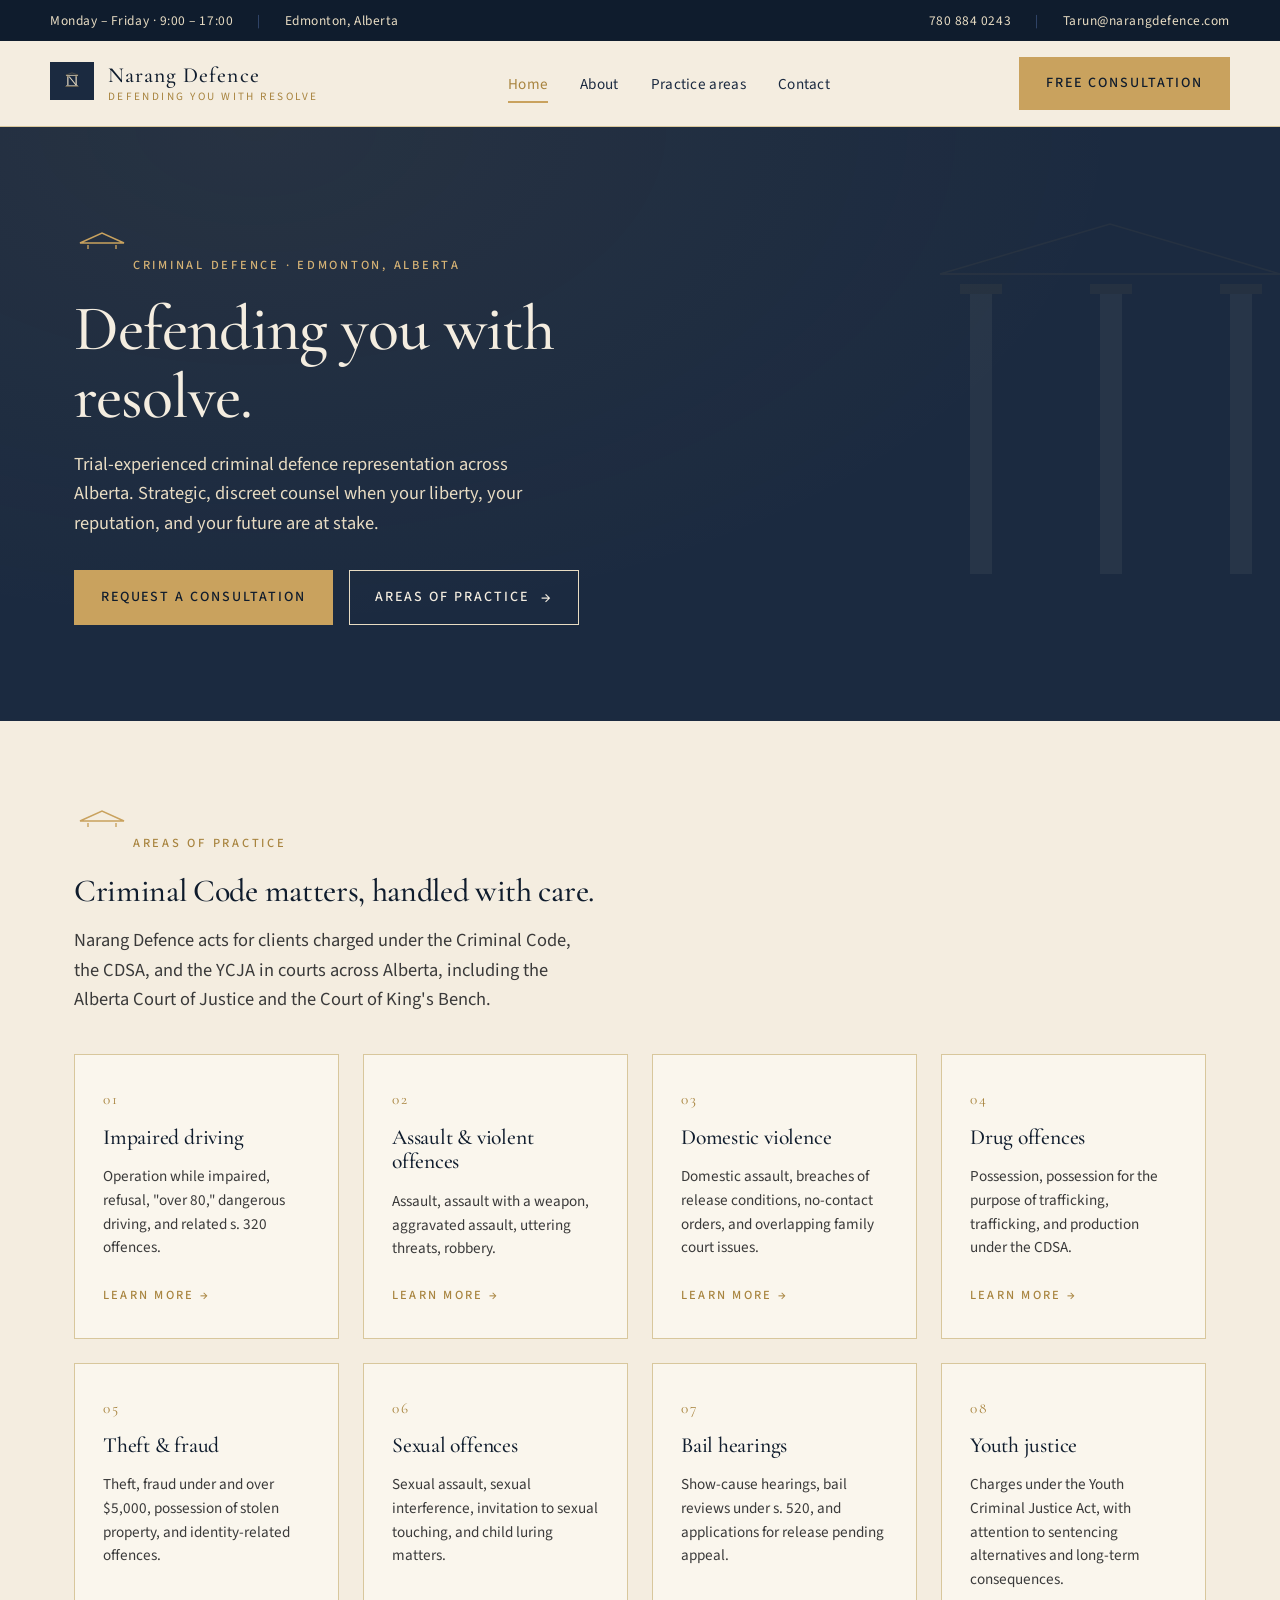
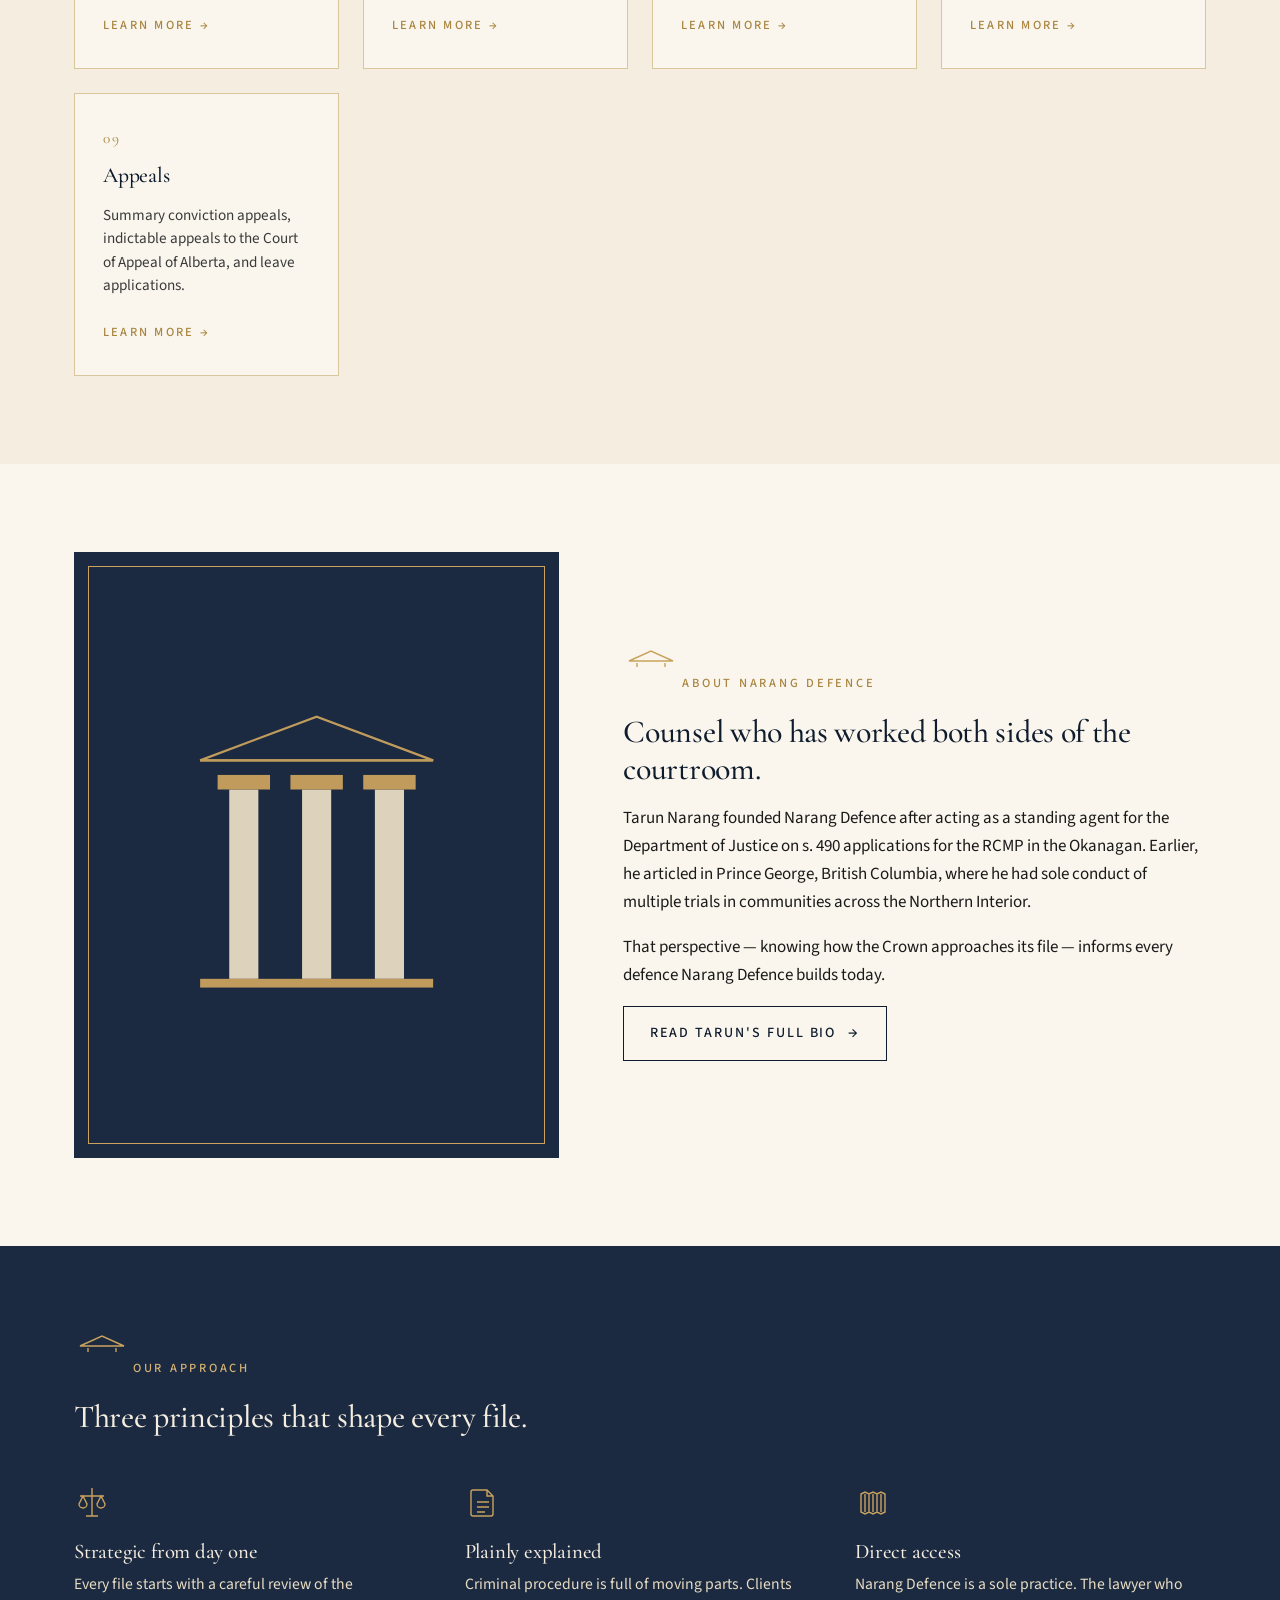
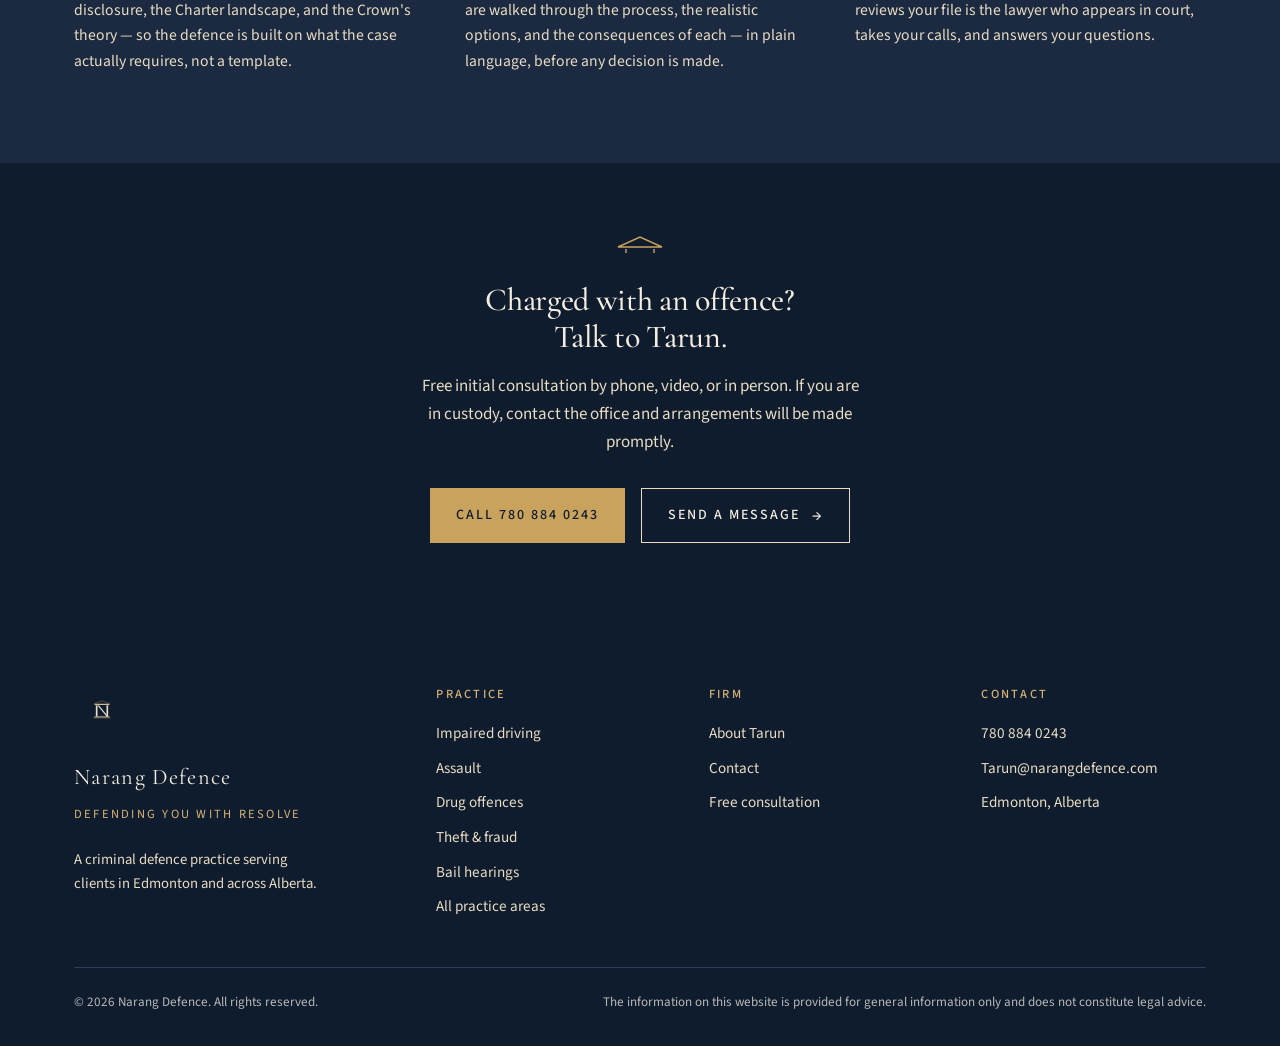
==== index.html @ 57f2531a "Add files via upload" ====
<!DOCTYPE html>
<html lang="en">
<head>
  <meta charset="UTF-8">
  <meta name="viewport" content="width=device-width, initial-scale=1.0">
  <title>Narang Defence — Criminal Defence Lawyer in Edmonton, Alberta</title>
  <meta name="description" content="Narang Defence is a criminal defence law firm in Edmonton, Alberta. Trial-experienced representation for impaired driving, assault, drug, and other Criminal Code matters across Alberta.">

  <link rel="preconnect" href="https://fonts.googleapis.com">
  <link rel="preconnect" href="https://fonts.gstatic.com" crossorigin>
  <link href="https://fonts.googleapis.com/css2?family=Cormorant+Garamond:wght@400;500;600&family=Source+Sans+3:wght@300;400;500;600&display=swap" rel="stylesheet">
  <link rel="stylesheet" href="styles.css">
  <link rel="icon" type="image/svg+xml" href="logo.svg">
</head>
<body>

  <!-- Utility bar -->
  <div class="utility-bar">
    <div class="container utility-bar__inner">
      <div class="utility-bar__group utility-bar__hours">
        <span>Monday – Friday · 9:00 – 17:00</span>
        <span class="utility-bar__sep">|</span>
        <span>Edmonton, Alberta</span>
      </div>
      <div class="utility-bar__group">
        <a href="tel:+17808840243" aria-label="Call Narang Defence">780 884 0243</a>
        <span class="utility-bar__sep">|</span>
        <a href="mailto:Tarun@narangdefence.com">Tarun@narangdefence.com</a>
      </div>
    </div>
  </div>

  <!-- Header / nav -->
  <header class="site-header">
    <div class="container nav">
      <a href="index.html" class="nav__brand" aria-label="Narang Defence — home">
        <span class="nav__brand-mark" aria-hidden="true">
          <svg viewBox="0 0 600 520" xmlns="http://www.w3.org/2000/svg">
            <rect width="600" height="520" fill="#1b2a40"/>
            <g transform="translate(300,260)">
              <polygon points="-84,-82 0,-112 84,-82" fill="none" stroke="#c9a25e" stroke-width="3.5"/>
              <rect x="-80" y="-78" width="160" height="9" fill="#e8dcc3"/>
              <rect x="-66" y="-62" width="18" height="118" fill="#e8dcc3"/>
              <line x1="-60" y1="-58" x2="-60" y2="52" stroke="#1b2a40" stroke-width="1.5"/>
              <line x1="-54" y1="-58" x2="-54" y2="52" stroke="#1b2a40" stroke-width="1.5"/>
              <rect x="48" y="-62" width="18" height="118" fill="#e8dcc3"/>
              <line x1="54" y1="-58" x2="54" y2="52" stroke="#1b2a40" stroke-width="1.5"/>
              <line x1="60" y1="-58" x2="60" y2="52" stroke="#1b2a40" stroke-width="1.5"/>
              <polygon points="-48,-62 -31,-62 66,56 49,56" fill="#e8dcc3"/>
              <rect x="-70" y="-69" width="26" height="7" fill="#c9a25e"/>
              <rect x="44" y="-69" width="26" height="7" fill="#c9a25e"/>
              <rect x="-80" y="56" width="160" height="8" fill="#e8dcc3"/>
              <rect x="-90" y="68" width="180" height="6" fill="#c9a25e"/>
            </g>
          </svg>
        </span>
        <span class="nav__brand-text">
          <span class="nav__brand-name">Narang Defence</span>
          <span class="nav__brand-tag">Defending you with resolve</span>
        </span>
      </a>

      <button class="nav-toggle" aria-label="Open menu" aria-expanded="false" aria-controls="primary-nav">
        <svg viewBox="0 0 24 24" fill="none" stroke="currentColor" stroke-width="1.5">
          <line x1="3" y1="7" x2="21" y2="7"/>
          <line x1="3" y1="12" x2="21" y2="12"/>
          <line x1="3" y1="17" x2="21" y2="17"/>
        </svg>
      </button>

      <ul class="nav__menu" id="primary-nav">
        <li><a href="index.html" aria-current="page">Home</a></li>
        <li><a href="about.html">About</a></li>
        <li><a href="practice-areas.html">Practice areas</a></li>
        <li><a href="contact.html">Contact</a></li>
      </ul>

      <div class="nav__cta">
        <a href="contact.html" class="btn btn-primary">Free consultation</a>
      </div>
    </div>
  </header>

  <!-- Hero -->
  <section class="hero">
    <!-- Subtle decorative columns echoing the logo -->
    <div class="hero__columns" aria-hidden="true">
      <svg viewBox="0 0 420 460" xmlns="http://www.w3.org/2000/svg">
        <g stroke="#c9a25e" stroke-width="1.5" fill="none">
          <polygon points="40,80 210,30 380,80"/>
          <line x1="40" y1="80" x2="380" y2="80"/>
        </g>
        <g fill="#e8dcc3">
          <rect x="70" y="100" width="22" height="280"/>
          <rect x="200" y="100" width="22" height="280"/>
          <rect x="330" y="100" width="22" height="280"/>
        </g>
        <g fill="#c9a25e">
          <rect x="60" y="90" width="42" height="10"/>
          <rect x="190" y="90" width="42" height="10"/>
          <rect x="320" y="90" width="42" height="10"/>
        </g>
      </svg>
    </div>

    <div class="container hero__inner">
      <span class="pediment" aria-hidden="true">
        <svg viewBox="0 0 56 18" fill="none" stroke="#c9a25e" stroke-width="1.4">
          <polygon points="6,12 28,2 50,12"/>
          <line x1="14" y1="14" x2="14" y2="18"/>
          <line x1="42" y1="14" x2="42" y2="18"/>
        </svg>
      </span>
      <span class="eyebrow on-dark">Criminal defence · Edmonton, Alberta</span>
      <h1 class="h-display">Defending you with resolve.</h1>
      <p class="lead">Trial-experienced criminal defence representation across Alberta. Strategic, discreet counsel when your liberty, your reputation, and your future are at stake.</p>
      <div class="hero__cta">
        <a href="contact.html" class="btn btn-primary">Request a consultation</a>
        <a href="practice-areas.html" class="btn btn-outline btn-arrow">Areas of practice</a>
      </div>
    </div>
  </section>

  <!-- Practice areas -->
  <section class="section section--cream-deep">
    <div class="container">
      <div class="reveal">
        <span class="pediment" aria-hidden="true">
          <svg viewBox="0 0 56 18" fill="none" stroke="#c9a25e" stroke-width="1.4">
            <polygon points="6,12 28,2 50,12"/>
            <line x1="14" y1="14" x2="14" y2="18"/>
            <line x1="42" y1="14" x2="42" y2="18"/>
          </svg>
        </span>
        <span class="eyebrow">Areas of practice</span>
        <h2>Criminal Code matters, handled with care.</h2>
        <p class="lead">Narang Defence acts for clients charged under the Criminal Code, the CDSA, and the YCJA in courts across Alberta, including the Alberta Court of Justice and the Court of King's Bench.</p>
      </div>

      <div class="practice-grid">
        <a href="practice-areas.html#impaired" class="practice-card reveal">
          <span class="practice-card__number">01</span>
          <h3>Impaired driving</h3>
          <p>Operation while impaired, refusal, "over 80," dangerous driving, and related s. 320 offences.</p>
          <span class="practice-card__link">Learn more →</span>
        </a>
        <a href="practice-areas.html#assault" class="practice-card reveal">
          <span class="practice-card__number">02</span>
          <h3>Assault &amp; violent offences</h3>
          <p>Assault, assault with a weapon, aggravated assault, uttering threats, robbery.</p>
          <span class="practice-card__link">Learn more →</span>
        </a>
        <a href="practice-areas.html#domestic" class="practice-card reveal">
          <span class="practice-card__number">03</span>
          <h3>Domestic violence</h3>
          <p>Domestic assault, breaches of release conditions, no-contact orders, and overlapping family court issues.</p>
          <span class="practice-card__link">Learn more →</span>
        </a>
        <a href="practice-areas.html#drug" class="practice-card reveal">
          <span class="practice-card__number">04</span>
          <h3>Drug offences</h3>
          <p>Possession, possession for the purpose of trafficking, trafficking, and production under the CDSA.</p>
          <span class="practice-card__link">Learn more →</span>
        </a>
        <a href="practice-areas.html#fraud" class="practice-card reveal">
          <span class="practice-card__number">05</span>
          <h3>Theft &amp; fraud</h3>
          <p>Theft, fraud under and over $5,000, possession of stolen property, and identity-related offences.</p>
          <span class="practice-card__link">Learn more →</span>
        </a>
        <a href="practice-areas.html#sexual" class="practice-card reveal">
          <span class="practice-card__number">06</span>
          <h3>Sexual offences</h3>
          <p>Sexual assault, sexual interference, invitation to sexual touching, and child luring matters.</p>
          <span class="practice-card__link">Learn more →</span>
        </a>
        <a href="practice-areas.html#bail" class="practice-card reveal">
          <span class="practice-card__number">07</span>
          <h3>Bail hearings</h3>
          <p>Show-cause hearings, bail reviews under s. 520, and applications for release pending appeal.</p>
          <span class="practice-card__link">Learn more →</span>
        </a>
        <a href="practice-areas.html#youth" class="practice-card reveal">
          <span class="practice-card__number">08</span>
          <h3>Youth justice</h3>
          <p>Charges under the Youth Criminal Justice Act, with attention to sentencing alternatives and long-term consequences.</p>
          <span class="practice-card__link">Learn more →</span>
        </a>
        <a href="practice-areas.html#appeals" class="practice-card reveal">
          <span class="practice-card__number">09</span>
          <h3>Appeals</h3>
          <p>Summary conviction appeals, indictable appeals to the Court of Appeal of Alberta, and leave applications.</p>
          <span class="practice-card__link">Learn more →</span>
        </a>
      </div>
    </div>
  </section>

  <!-- About preview -->
  <section class="section section--cream">
    <div class="container">
      <div class="split reveal">
        <div class="split__visual" aria-hidden="true">
          <!-- Decorative pillars motif; replace with portrait later -->
          <svg viewBox="0 0 200 250" xmlns="http://www.w3.org/2000/svg">
            <g stroke="#c9a25e" stroke-width="1.5" fill="none">
              <polygon points="20,60 100,30 180,60"/>
              <line x1="20" y1="60" x2="180" y2="60"/>
            </g>
            <g fill="#e8dcc3">
              <rect x="40" y="80" width="20" height="130"/>
              <rect x="90" y="80" width="20" height="130"/>
              <rect x="140" y="80" width="20" height="130"/>
            </g>
            <g fill="#c9a25e">
              <rect x="32" y="70" width="36" height="10"/>
              <rect x="82" y="70" width="36" height="10"/>
              <rect x="132" y="70" width="36" height="10"/>
              <rect x="20" y="210" width="160" height="6"/>
            </g>
          </svg>
        </div>
        <div class="split__content">
          <span class="pediment" aria-hidden="true">
            <svg viewBox="0 0 56 18" fill="none" stroke="#c9a25e" stroke-width="1.4">
              <polygon points="6,12 28,2 50,12"/>
              <line x1="14" y1="14" x2="14" y2="18"/>
              <line x1="42" y1="14" x2="42" y2="18"/>
            </svg>
          </span>
          <span class="eyebrow">About Narang Defence</span>
          <h2>Counsel who has worked both sides of the courtroom.</h2>
          <p>Tarun Narang founded Narang Defence after acting as a standing agent for the Department of Justice on s. 490 applications for the RCMP in the Okanagan. Earlier, he articled in Prince George, British Columbia, where he had sole conduct of multiple trials in communities across the Northern Interior.</p>
          <p>That perspective — knowing how the Crown approaches its file — informs every defence Narang Defence builds today.</p>
          <a href="about.html" class="btn btn-outline-navy btn-arrow">Read Tarun's full bio</a>
        </div>
      </div>
    </div>
  </section>

  <!-- Approach / why us -->
  <section class="section section--navy">
    <div class="container">
      <div class="reveal" style="max-width: 60ch;">
        <span class="pediment" aria-hidden="true">
          <svg viewBox="0 0 56 18" fill="none" stroke="#c9a25e" stroke-width="1.4">
            <polygon points="6,12 28,2 50,12"/>
            <line x1="14" y1="14" x2="14" y2="18"/>
            <line x1="42" y1="14" x2="42" y2="18"/>
          </svg>
        </span>
        <span class="eyebrow on-dark">Our approach</span>
        <h2>Three principles that shape every file.</h2>
      </div>

      <div class="feature-grid">
        <div class="feature reveal">
          <svg class="feature__icon" viewBox="0 0 36 36" fill="none" stroke="currentColor" stroke-width="1.4">
            <path d="M18 4v28M6 12h24M9 12l-4 8c0 2.2 1.8 4 4 4s4-1.8 4-4l-4-8zM27 12l-4 8c0 2.2 1.8 4 4 4s4-1.8 4-4l-4-8zM12 32h12"/>
          </svg>
          <h3>Strategic from day one</h3>
          <p>Every file starts with a careful review of the disclosure, the Charter landscape, and the Crown's theory — so the defence is built on what the case actually requires, not a template.</p>
        </div>
        <div class="feature reveal">
          <svg class="feature__icon" viewBox="0 0 36 36" fill="none" stroke="currentColor" stroke-width="1.4">
            <path d="M8 6h14l6 6v18a2 2 0 01-2 2H8a2 2 0 01-2-2V8a2 2 0 012-2zM22 6v6h6M12 18h12M12 23h12M12 28h8"/>
          </svg>
          <h3>Plainly explained</h3>
          <p>Criminal procedure is full of moving parts. Clients are walked through the process, the realistic options, and the consequences of each — in plain language, before any decision is made.</p>
        </div>
        <div class="feature reveal">
          <svg class="feature__icon" viewBox="0 0 36 36" fill="none" stroke="currentColor" stroke-width="1.4">
            <path d="M6 10l4-2 4 2 4-2 4 2 4-2 4 2v18l-4 2-4-2-4 2-4-2-4 2-4-2V10zM10 10v18M14 10v18M18 10v18M22 10v18M26 10v18"/>
          </svg>
          <h3>Direct access</h3>
          <p>Narang Defence is a sole practice. The lawyer who reviews your file is the lawyer who appears in court, takes your calls, and answers your questions.</p>
        </div>
      </div>
    </div>
  </section>

  <!-- CTA banner -->
  <section class="cta-banner">
    <div class="container">
      <span class="pediment" aria-hidden="true" style="color: var(--gold-500);">
        <svg viewBox="0 0 56 18" fill="none" stroke="#c9a25e" stroke-width="1.4">
          <polygon points="6,12 28,2 50,12"/>
          <line x1="14" y1="14" x2="14" y2="18"/>
          <line x1="42" y1="14" x2="42" y2="18"/>
        </svg>
      </span>
      <h2>Charged with an offence?<br>Talk to Tarun.</h2>
      <p>Free initial consultation by phone, video, or in person. If you are in custody, contact the office and arrangements will be made promptly.</p>
      <div class="cta-banner__actions">
        <a href="tel:+17808840243" class="btn btn-primary">Call 780 884 0243</a>
        <a href="contact.html" class="btn btn-outline btn-arrow">Send a message</a>
      </div>
    </div>
  </section>

  <!-- Footer -->
  <footer class="site-footer">
    <div class="container">
      <div class="footer-grid">
        <div class="footer-brand">
          <div class="footer-brand__mark">
            <svg viewBox="0 0 600 520" xmlns="http://www.w3.org/2000/svg">
              <rect width="600" height="520" fill="#0f1c2d"/>
              <g transform="translate(300,260)">
                <polygon points="-84,-82 0,-112 84,-82" fill="none" stroke="#c9a25e" stroke-width="3.5"/>
                <rect x="-80" y="-78" width="160" height="9" fill="#e8dcc3"/>
                <rect x="-66" y="-62" width="18" height="118" fill="#e8dcc3"/>
                <rect x="48" y="-62" width="18" height="118" fill="#e8dcc3"/>
                <polygon points="-48,-62 -31,-62 66,56 49,56" fill="#e8dcc3"/>
                <rect x="-70" y="-69" width="26" height="7" fill="#c9a25e"/>
                <rect x="44" y="-69" width="26" height="7" fill="#c9a25e"/>
                <rect x="-80" y="56" width="160" height="8" fill="#e8dcc3"/>
                <rect x="-90" y="68" width="180" height="6" fill="#c9a25e"/>
              </g>
            </svg>
          </div>
          <div class="footer-brand__name">Narang Defence</div>
          <div class="footer-brand__tag">Defending you with resolve</div>
          <p>A criminal defence practice serving clients in Edmonton and across Alberta.</p>
        </div>
        <div class="footer-col">
          <h4>Practice</h4>
          <ul>
            <li><a href="practice-areas.html#impaired">Impaired driving</a></li>
            <li><a href="practice-areas.html#assault">Assault</a></li>
            <li><a href="practice-areas.html#drug">Drug offences</a></li>
            <li><a href="practice-areas.html#fraud">Theft &amp; fraud</a></li>
            <li><a href="practice-areas.html#bail">Bail hearings</a></li>
            <li><a href="practice-areas.html">All practice areas</a></li>
          </ul>
        </div>
        <div class="footer-col">
          <h4>Firm</h4>
          <ul>
            <li><a href="about.html">About Tarun</a></li>
            <li><a href="contact.html">Contact</a></li>
            <li><a href="contact.html">Free consultation</a></li>
          </ul>
        </div>
        <div class="footer-col">
          <h4>Contact</h4>
          <ul>
            <li><a href="tel:+17808840243">780 884 0243</a></li>
            <li><a href="mailto:Tarun@narangdefence.com">Tarun@narangdefence.com</a></li>
            <li>Edmonton, Alberta</li>
          </ul>
        </div>
      </div>
      <div class="footer-bottom">
        <span>© <span data-year>2026</span> Narang Defence. All rights reserved.</span>
        <span>The information on this website is provided for general information only and does not constitute legal advice.</span>
      </div>
    </div>
  </footer>

  <script src="script.js"></script>
</body>
</html>
---- styles.css ----
/* =============================================================
   Narang Defence — site styles
   Palette derived from logo. Display: Cormorant Garamond.
   Body: Source Sans 3. Signature: classical pediment ornament.
   ============================================================= */

:root {
  /* Brand palette */
  --navy-900: #0f1c2d;
  --navy-800: #1b2a40;
  --navy-700: #2a3d5c;
  --navy-600: #3a5078;

  --cream-50:  #faf6ed;
  --cream-100: #f4ede0;
  --cream-200: #e8dcc3;
  --cream-300: #d8c79c;

  --gold-400: #d6b375;
  --gold-500: #c9a25e;
  --gold-600: #a8843f;
  --gold-700: #836831;

  --ink-900: #1a1a1a;
  --ink-700: #3a3a3a;
  --ink-500: #6a6a6a;
  --ink-300: #b8b8b8;
  --line:    #e3dccb;

  /* Type */
  --font-display: "Cormorant Garamond", Georgia, "Times New Roman", serif;
  --font-body:    "Source Sans 3", -apple-system, BlinkMacSystemFont, "Segoe UI", Roboto, sans-serif;

  /* Layout */
  --container: 1180px;
  --container-narrow: 880px;
}

/* ---------- Reset & base ---------- */

*, *::before, *::after { box-sizing: border-box; }

html { scroll-behavior: smooth; }

body {
  margin: 0;
  font-family: var(--font-body);
  font-size: 17px;
  line-height: 1.65;
  color: var(--ink-900);
  background: var(--cream-50);
  -webkit-font-smoothing: antialiased;
  text-rendering: optimizeLegibility;
}

img, svg { display: block; max-width: 100%; }

a {
  color: inherit;
  text-decoration: none;
  transition: color 0.2s ease;
}

button {
  font-family: inherit;
  cursor: pointer;
  border: none;
  background: none;
}

.sr-only {
  position: absolute;
  width: 1px;
  height: 1px;
  padding: 0;
  margin: -1px;
  overflow: hidden;
  clip: rect(0, 0, 0, 0);
  white-space: nowrap;
  border: 0;
}

/* ---------- Typography ---------- */

h1, h2, h3, h4 {
  font-family: var(--font-display);
  font-weight: 500;
  line-height: 1.15;
  letter-spacing: -0.01em;
  margin: 0 0 0.5em;
  color: var(--navy-900);
}

.h-display {
  font-size: clamp(2.5rem, 5vw, 4.25rem);
  font-weight: 500;
  letter-spacing: -0.015em;
  line-height: 1.05;
}

h1 { font-size: clamp(2rem, 3.5vw, 3rem); }
h2 { font-size: clamp(1.75rem, 2.5vw, 2.4rem); }
h3 { font-size: 1.4rem; }
h4 { font-size: 1.15rem; }

p { margin: 0 0 1em; }

.eyebrow {
  display: inline-block;
  font-family: var(--font-body);
  font-size: 0.78rem;
  font-weight: 500;
  letter-spacing: 0.22em;
  text-transform: uppercase;
  color: var(--gold-600);
  margin-bottom: 1.25rem;
}

.eyebrow.on-dark { color: var(--gold-400); }

.lead {
  font-size: 1.15rem;
  line-height: 1.6;
  color: var(--ink-700);
  max-width: 56ch;
}

.lead.on-dark { color: var(--cream-200); }

/* ---------- Layout primitives ---------- */

.container {
  width: 100%;
  max-width: var(--container);
  margin: 0 auto;
  padding: 0 1.5rem;
}

.container-narrow {
  max-width: var(--container-narrow);
  margin: 0 auto;
  padding: 0 1.5rem;
}

.section {
  padding: 5.5rem 0;
}

.section-tight { padding: 4rem 0; }

.section--cream { background: var(--cream-50); }
.section--cream-deep { background: var(--cream-100); }
.section--navy {
  background: var(--navy-800);
  color: var(--cream-100);
}
.section--navy h2,
.section--navy h3 { color: var(--cream-100); }

/* ---------- Pediment ornament (signature element) ---------- */

.pediment {
  display: inline-block;
  width: 56px;
  height: 18px;
  margin-bottom: 1.25rem;
}
.pediment svg { width: 100%; height: 100%; }

.divider {
  text-align: center;
  margin: 0 0 2rem;
}

/* ---------- Utility bar (top) ---------- */

.utility-bar {
  background: var(--navy-900);
  color: var(--cream-200);
  font-size: 0.84rem;
  letter-spacing: 0.04em;
}

.utility-bar__inner {
  display: flex;
  justify-content: space-between;
  align-items: center;
  padding: 0.6rem 0;
  gap: 1rem;
  flex-wrap: wrap;
}

.utility-bar a:hover { color: var(--gold-400); }

.utility-bar__group {
  display: flex;
  align-items: center;
  gap: 1.5rem;
  flex-wrap: wrap;
}

.utility-bar__sep {
  color: var(--navy-600);
}

@media (max-width: 720px) {
  .utility-bar { font-size: 0.78rem; }
  .utility-bar__inner { justify-content: center; }
  .utility-bar__hours { display: none; }
}

/* ---------- Header / nav ---------- */

.site-header {
  background: var(--cream-100);
  border-bottom: 1px solid var(--cream-300);
  position: sticky;
  top: 0;
  z-index: 50;
}

.nav {
  display: flex;
  align-items: center;
  justify-content: space-between;
  padding: 1rem 0;
  gap: 2rem;
}

.nav__brand {
  display: flex;
  align-items: center;
  gap: 0.85rem;
  text-decoration: none;
}

.nav__brand-mark {
  width: 44px;
  height: 44px;
  flex: 0 0 44px;
}

.nav__brand-text {
  display: flex;
  flex-direction: column;
  line-height: 1;
}

.nav__brand-name {
  font-family: var(--font-display);
  font-size: 1.35rem;
  font-weight: 500;
  letter-spacing: 0.05em;
  color: var(--navy-900);
}

.nav__brand-tag {
  font-size: 0.7rem;
  letter-spacing: 0.22em;
  text-transform: uppercase;
  color: var(--gold-600);
  margin-top: 4px;
}

.nav__menu {
  display: flex;
  align-items: center;
  gap: 2rem;
  list-style: none;
  margin: 0;
  padding: 0;
}

.nav__menu a {
  font-size: 0.95rem;
  color: var(--navy-800);
  letter-spacing: 0.02em;
  position: relative;
  padding: 0.5rem 0;
}

.nav__menu a:hover,
.nav__menu a[aria-current="page"] {
  color: var(--gold-600);
}

.nav__menu a[aria-current="page"]::after {
  content: "";
  position: absolute;
  left: 0; right: 0;
  bottom: 0;
  height: 1.5px;
  background: var(--gold-500);
}

.nav__cta {
  display: inline-flex;
  align-items: center;
}

.nav-toggle {
  display: none;
  width: 40px;
  height: 40px;
  align-items: center;
  justify-content: center;
  color: var(--navy-900);
}

.nav-toggle svg { width: 24px; height: 24px; }

@media (max-width: 920px) {
  .nav-toggle { display: inline-flex; }
  .nav__menu,
  .nav__cta { display: none; }
  .nav__menu.is-open {
    display: flex;
    flex-direction: column;
    align-items: stretch;
    gap: 0;
    position: absolute;
    top: 100%;
    left: 0; right: 0;
    background: var(--cream-100);
    border-top: 1px solid var(--cream-300);
    border-bottom: 1px solid var(--cream-300);
    padding: 0.5rem 1.5rem 1.25rem;
  }
  .nav__menu.is-open li {
    border-bottom: 1px solid var(--cream-300);
  }
  .nav__menu.is-open li:last-child { border-bottom: none; }
  .nav__menu.is-open a { display: block; padding: 0.9rem 0; }
  .nav__cta.is-open {
    display: flex;
    margin-top: 0.75rem;
  }
}

/* ---------- Buttons ---------- */

.btn {
  display: inline-flex;
  align-items: center;
  gap: 0.5rem;
  padding: 0.85rem 1.6rem;
  font-family: var(--font-body);
  font-size: 0.88rem;
  font-weight: 500;
  letter-spacing: 0.14em;
  text-transform: uppercase;
  border: 1px solid transparent;
  transition: background 0.2s ease, color 0.2s ease, border-color 0.2s ease;
  cursor: pointer;
  text-decoration: none;
}

.btn-primary {
  background: var(--gold-500);
  color: var(--navy-900);
  border-color: var(--gold-500);
}

.btn-primary:hover {
  background: var(--gold-600);
  border-color: var(--gold-600);
  color: var(--navy-900);
}

.btn-outline {
  background: transparent;
  color: var(--cream-100);
  border-color: var(--cream-200);
}

.btn-outline:hover {
  background: var(--cream-100);
  color: var(--navy-900);
  border-color: var(--cream-100);
}

.btn-outline-navy {
  background: transparent;
  color: var(--navy-900);
  border-color: var(--navy-900);
}

.btn-outline-navy:hover {
  background: var(--navy-900);
  color: var(--cream-100);
}

.btn-arrow::after {
  content: "→";
  font-size: 1.1em;
  margin-left: 0.25rem;
  transition: transform 0.2s ease;
}

.btn-arrow:hover::after { transform: translateX(3px); }

/* ---------- Hero ---------- */

.hero {
  background:
    radial-gradient(ellipse at 20% 0%, rgba(201, 162, 94, 0.07), transparent 60%),
    var(--navy-800);
  color: var(--cream-100);
  padding: 6.5rem 0 6rem;
  position: relative;
  overflow: hidden;
}

.hero__inner {
  position: relative;
  z-index: 1;
}

.hero h1 {
  color: var(--cream-100);
  max-width: 18ch;
  margin-bottom: 1.25rem;
}

.hero .lead {
  color: var(--cream-200);
  margin-bottom: 2rem;
  max-width: 50ch;
}

.hero__cta {
  display: flex;
  gap: 1rem;
  flex-wrap: wrap;
}

/* Decorative column motif inside hero */
.hero__columns {
  position: absolute;
  right: -40px;
  top: 50%;
  transform: translateY(-50%);
  opacity: 0.06;
  pointer-events: none;
  width: 420px;
  height: 460px;
}

@media (max-width: 760px) {
  .hero { padding: 4.5rem 0 4rem; }
  .hero__columns { width: 300px; right: -120px; }
}

/* ---------- Page header (interior pages) ---------- */

.page-header {
  background: var(--navy-800);
  color: var(--cream-100);
  padding: 5rem 0 4rem;
  text-align: center;
  position: relative;
  overflow: hidden;
}

.page-header h1 {
  color: var(--cream-100);
  margin: 0;
}

.page-header .eyebrow {
  color: var(--gold-400);
}

/* ---------- Practice areas grid ---------- */

.practice-grid {
  display: grid;
  grid-template-columns: repeat(auto-fit, minmax(250px, 1fr));
  gap: 1.5rem;
  margin-top: 2.5rem;
}

.practice-card {
  background: var(--cream-50);
  border: 1px solid var(--cream-300);
  padding: 2rem 1.75rem;
  text-decoration: none;
  color: var(--navy-900);
  display: flex;
  flex-direction: column;
  gap: 0.5rem;
  transition: transform 0.2s ease, border-color 0.2s ease, background 0.2s ease;
  position: relative;
}

.practice-card:hover {
  border-color: var(--gold-500);
  background: #fff;
  transform: translateY(-2px);
}

.practice-card__number {
  font-family: var(--font-display);
  font-size: 0.95rem;
  color: var(--gold-600);
  letter-spacing: 0.1em;
}

.practice-card h3 {
  font-size: 1.35rem;
  margin: 0.25rem 0 0.5rem;
}

.practice-card p {
  font-size: 0.95rem;
  color: var(--ink-700);
  margin: 0 0 1rem;
  line-height: 1.55;
}

.practice-card__link {
  margin-top: auto;
  font-size: 0.78rem;
  letter-spacing: 0.18em;
  text-transform: uppercase;
  color: var(--gold-600);
  font-weight: 500;
}

/* ---------- Approach / why us ---------- */

.feature-grid {
  display: grid;
  grid-template-columns: repeat(auto-fit, minmax(240px, 1fr));
  gap: 2.5rem;
  margin-top: 3rem;
}

.feature {
  text-align: left;
}

.feature__icon {
  width: 36px;
  height: 36px;
  margin-bottom: 1.25rem;
  color: var(--gold-500);
}

.feature h3 {
  font-size: 1.3rem;
  margin-bottom: 0.5rem;
}

.feature p {
  color: var(--cream-200);
  font-size: 0.98rem;
  margin: 0;
  line-height: 1.65;
}

.section--cream-deep .feature p { color: var(--ink-700); }

/* ---------- About preview (split layout) ---------- */

.split {
  display: grid;
  grid-template-columns: 5fr 6fr;
  gap: 4rem;
  align-items: center;
}

.split__visual {
  background: var(--navy-800);
  aspect-ratio: 4 / 5;
  position: relative;
  overflow: hidden;
  display: flex;
  align-items: center;
  justify-content: center;
}

.split__visual::after {
  content: "";
  position: absolute;
  inset: 14px;
  border: 1px solid var(--gold-500);
  pointer-events: none;
}

.split__visual-placeholder {
  color: var(--cream-200);
  font-family: var(--font-display);
  font-size: 1.1rem;
  text-align: center;
  padding: 1rem;
  opacity: 0.7;
}

.split__visual svg {
  width: 60%;
  height: auto;
  opacity: 0.95;
}

.split__content h2 {
  margin-top: 0;
}

@media (max-width: 820px) {
  .split { grid-template-columns: 1fr; gap: 2rem; }
  .split__visual { aspect-ratio: 4 / 3; max-width: 480px; margin: 0 auto; width: 100%; }
}

/* ---------- CTA banner ---------- */

.cta-banner {
  background: var(--navy-900);
  color: var(--cream-100);
  padding: 4.5rem 0;
  text-align: center;
  position: relative;
}

.cta-banner h2 {
  color: var(--cream-100);
  max-width: 22ch;
  margin: 0 auto 1rem;
}

.cta-banner p {
  color: var(--cream-200);
  max-width: 56ch;
  margin: 0 auto 2rem;
}

.cta-banner__actions {
  display: flex;
  gap: 1rem;
  flex-wrap: wrap;
  justify-content: center;
}

/* ---------- Bio / about page content ---------- */

.bio {
  max-width: 720px;
  margin: 0 auto;
}

.bio p {
  font-size: 1.08rem;
  line-height: 1.75;
  color: var(--ink-700);
}

.bio h2 {
  margin-top: 3rem;
}

.credentials {
  display: grid;
  grid-template-columns: repeat(auto-fit, minmax(220px, 1fr));
  gap: 1.5rem;
  margin: 2.5rem 0 1rem;
}

.credential {
  border-left: 2px solid var(--gold-500);
  padding-left: 1.25rem;
}

.credential__label {
  font-size: 0.75rem;
  letter-spacing: 0.18em;
  text-transform: uppercase;
  color: var(--gold-600);
  margin-bottom: 0.4rem;
}

.credential__value {
  font-family: var(--font-display);
  font-size: 1.15rem;
  color: var(--navy-900);
  line-height: 1.3;
}

/* ---------- Practice areas detail page ---------- */

.practice-detail {
  display: grid;
  gap: 3rem;
  margin-top: 2.5rem;
}

.practice-detail__item {
  display: grid;
  grid-template-columns: 120px 1fr;
  gap: 2.5rem;
  align-items: start;
  padding-bottom: 3rem;
  border-bottom: 1px solid var(--cream-300);
}

.practice-detail__item:last-child {
  border-bottom: none;
  padding-bottom: 0;
}

.practice-detail__number {
  font-family: var(--font-display);
  font-size: 3rem;
  color: var(--gold-500);
  line-height: 1;
}

.practice-detail__body h3 {
  margin-top: 0;
  font-size: 1.6rem;
  margin-bottom: 0.75rem;
}

.practice-detail__body p {
  color: var(--ink-700);
  font-size: 1.02rem;
  line-height: 1.7;
  max-width: 64ch;
}

@media (max-width: 720px) {
  .practice-detail__item { grid-template-columns: 1fr; gap: 0.5rem; }
  .practice-detail__number { font-size: 2.25rem; }
}

/* ---------- Contact ---------- */

.contact-grid {
  display: grid;
  grid-template-columns: 1fr 1.2fr;
  gap: 4rem;
  align-items: start;
}

.contact-info dl {
  margin: 0;
  display: grid;
  gap: 1.75rem;
}

.contact-info dt {
  font-size: 0.75rem;
  letter-spacing: 0.18em;
  text-transform: uppercase;
  color: var(--gold-600);
  margin-bottom: 0.35rem;
  font-weight: 500;
}

.contact-info dd {
  margin: 0;
  font-family: var(--font-display);
  font-size: 1.35rem;
  color: var(--navy-900);
  line-height: 1.4;
}

.contact-info dd a:hover { color: var(--gold-600); }

.contact-info dd.contact-info__body {
  font-family: var(--font-body);
  font-size: 1rem;
  color: var(--ink-700);
}

.contact-form {
  background: var(--cream-100);
  padding: 2.5rem;
  border: 1px solid var(--cream-300);
}

.contact-form h2 {
  margin-top: 0;
  font-size: 1.7rem;
}

.contact-form__row {
  margin-bottom: 1.25rem;
}

.contact-form label {
  display: block;
  font-size: 0.78rem;
  letter-spacing: 0.16em;
  text-transform: uppercase;
  color: var(--ink-700);
  margin-bottom: 0.4rem;
  font-weight: 500;
}

.contact-form input,
.contact-form select,
.contact-form textarea {
  width: 100%;
  padding: 0.85rem 1rem;
  font-family: var(--font-body);
  font-size: 1rem;
  background: var(--cream-50);
  border: 1px solid var(--cream-300);
  color: var(--ink-900);
  transition: border-color 0.2s ease, background 0.2s ease;
}

.contact-form input:focus,
.contact-form select:focus,
.contact-form textarea:focus {
  outline: none;
  border-color: var(--gold-500);
  background: #fff;
}

.contact-form textarea {
  min-height: 140px;
  resize: vertical;
  font-family: var(--font-body);
}

.contact-form__note {
  font-size: 0.85rem;
  color: var(--ink-500);
  margin: 0.5rem 0 1.25rem;
  line-height: 1.5;
}

@media (max-width: 820px) {
  .contact-grid { grid-template-columns: 1fr; gap: 2.5rem; }
}

/* ---------- Footer ---------- */

.site-footer {
  background: var(--navy-900);
  color: var(--cream-200);
  padding: 4.5rem 0 2rem;
  font-size: 0.95rem;
}

.footer-grid {
  display: grid;
  grid-template-columns: 1.4fr 1fr 1fr 1fr;
  gap: 3rem;
  margin-bottom: 3rem;
}

.footer-brand__mark { width: 56px; height: 56px; margin-bottom: 1rem; }

.footer-brand__name {
  font-family: var(--font-display);
  font-size: 1.4rem;
  color: var(--cream-100);
  letter-spacing: 0.06em;
  margin-bottom: 0.5rem;
}

.footer-brand__tag {
  font-size: 0.78rem;
  letter-spacing: 0.18em;
  text-transform: uppercase;
  color: var(--gold-400);
  margin-bottom: 1.5rem;
}

.footer-brand p {
  color: var(--cream-200);
  font-size: 0.92rem;
  line-height: 1.6;
  max-width: 36ch;
  margin: 0;
}

.footer-col h4 {
  font-family: var(--font-body);
  font-size: 0.78rem;
  letter-spacing: 0.18em;
  text-transform: uppercase;
  color: var(--gold-400);
  margin: 0 0 1.25rem;
  font-weight: 500;
}

.footer-col ul {
  list-style: none;
  padding: 0;
  margin: 0;
  display: grid;
  gap: 0.6rem;
}

.footer-col a:hover { color: var(--gold-400); }

.footer-bottom {
  border-top: 1px solid var(--navy-700);
  padding-top: 1.5rem;
  display: flex;
  justify-content: space-between;
  flex-wrap: wrap;
  gap: 1rem;
  font-size: 0.82rem;
  color: var(--ink-300);
}

.footer-bottom a:hover { color: var(--gold-400); }

@media (max-width: 820px) {
  .footer-grid { grid-template-columns: 1fr 1fr; gap: 2rem; }
}

@media (max-width: 540px) {
  .footer-grid { grid-template-columns: 1fr; }
}

/* ---------- Reveal animation (respect reduced-motion) ---------- */

.reveal {
  opacity: 0;
  transform: translateY(20px);
  transition: opacity 0.7s ease, transform 0.7s ease;
}

.reveal.is-visible {
  opacity: 1;
  transform: translateY(0);
}

@media (prefers-reduced-motion: reduce) {
  *, *::before, *::after {
    animation-duration: 0.01ms !important;
    animation-iteration-count: 1 !important;
    transition-duration: 0.01ms !important;
    scroll-behavior: auto !important;
  }
  .reveal { opacity: 1; transform: none; }
}

/* ---------- Focus ---------- */

a:focus-visible,
button:focus-visible,
input:focus-visible,
select:focus-visible,
textarea:focus-visible {
  outline: 2px solid var(--gold-500);
  outline-offset: 3px;
}
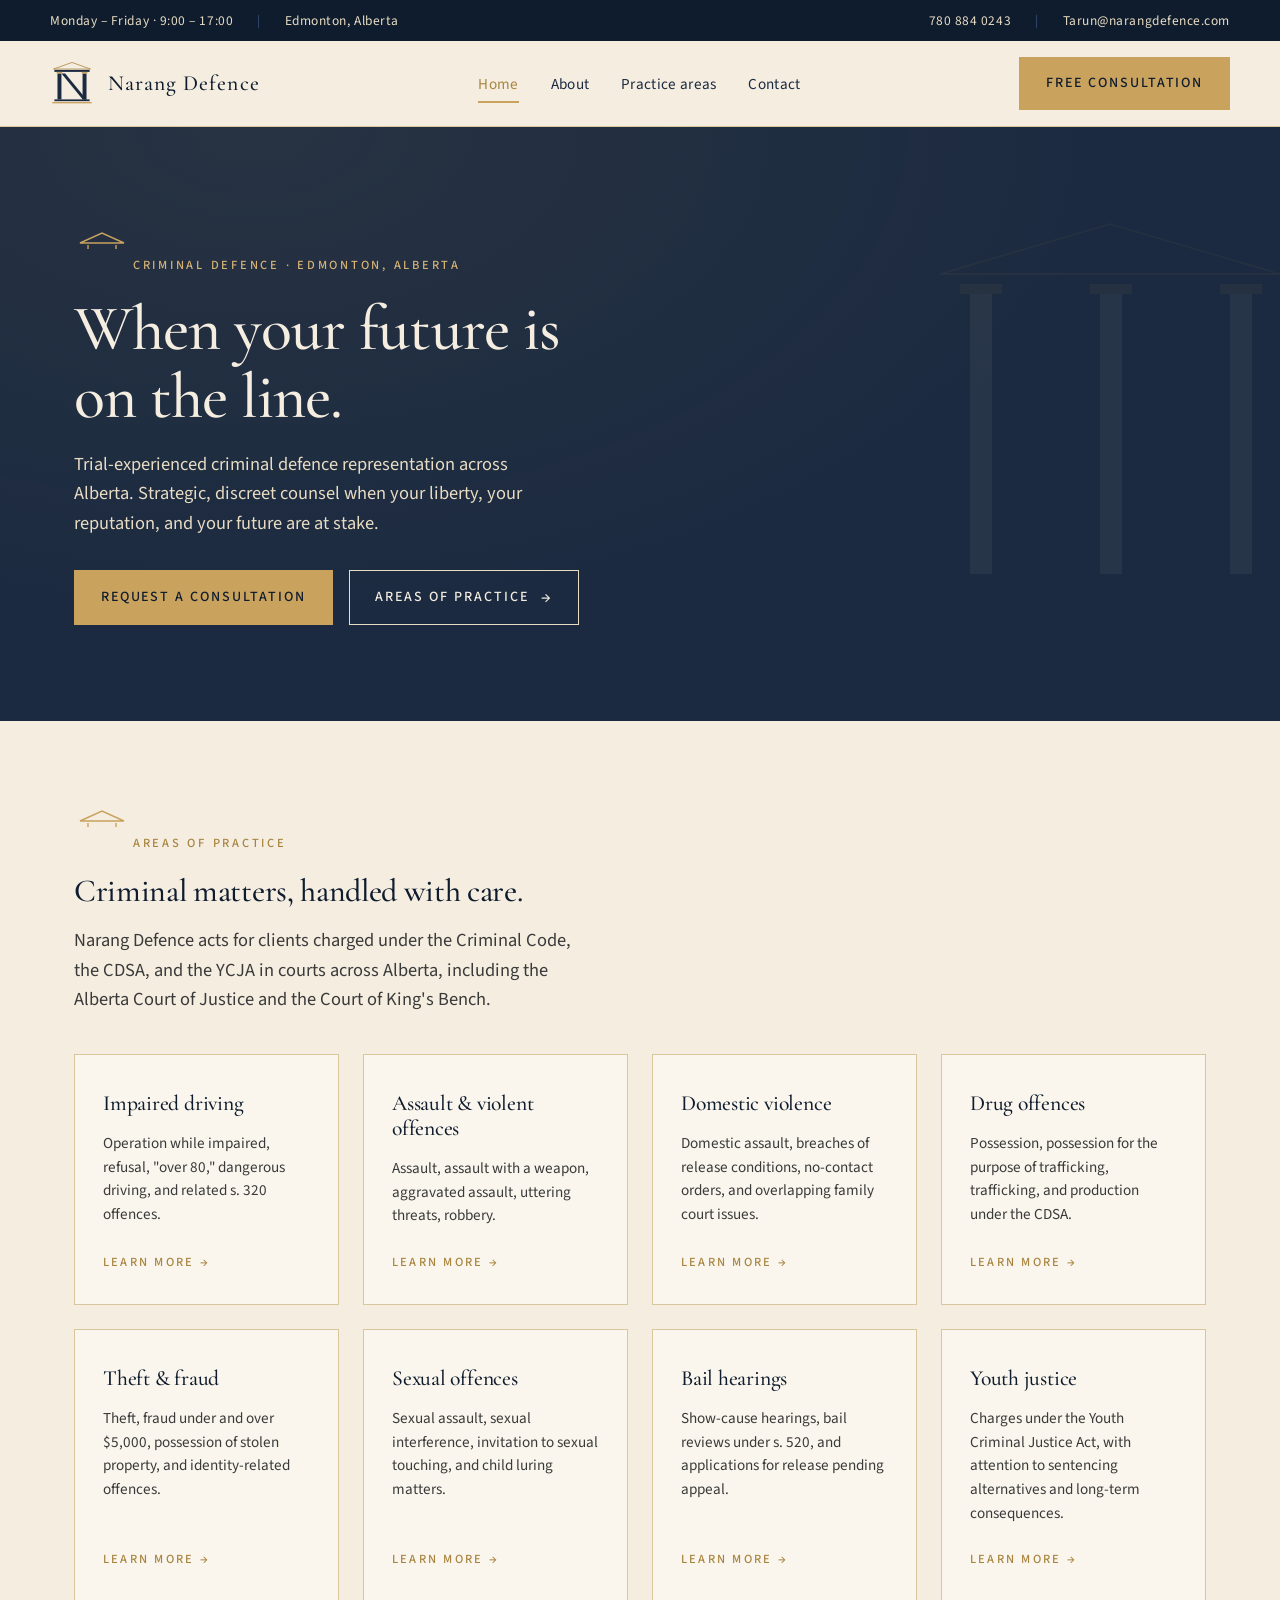
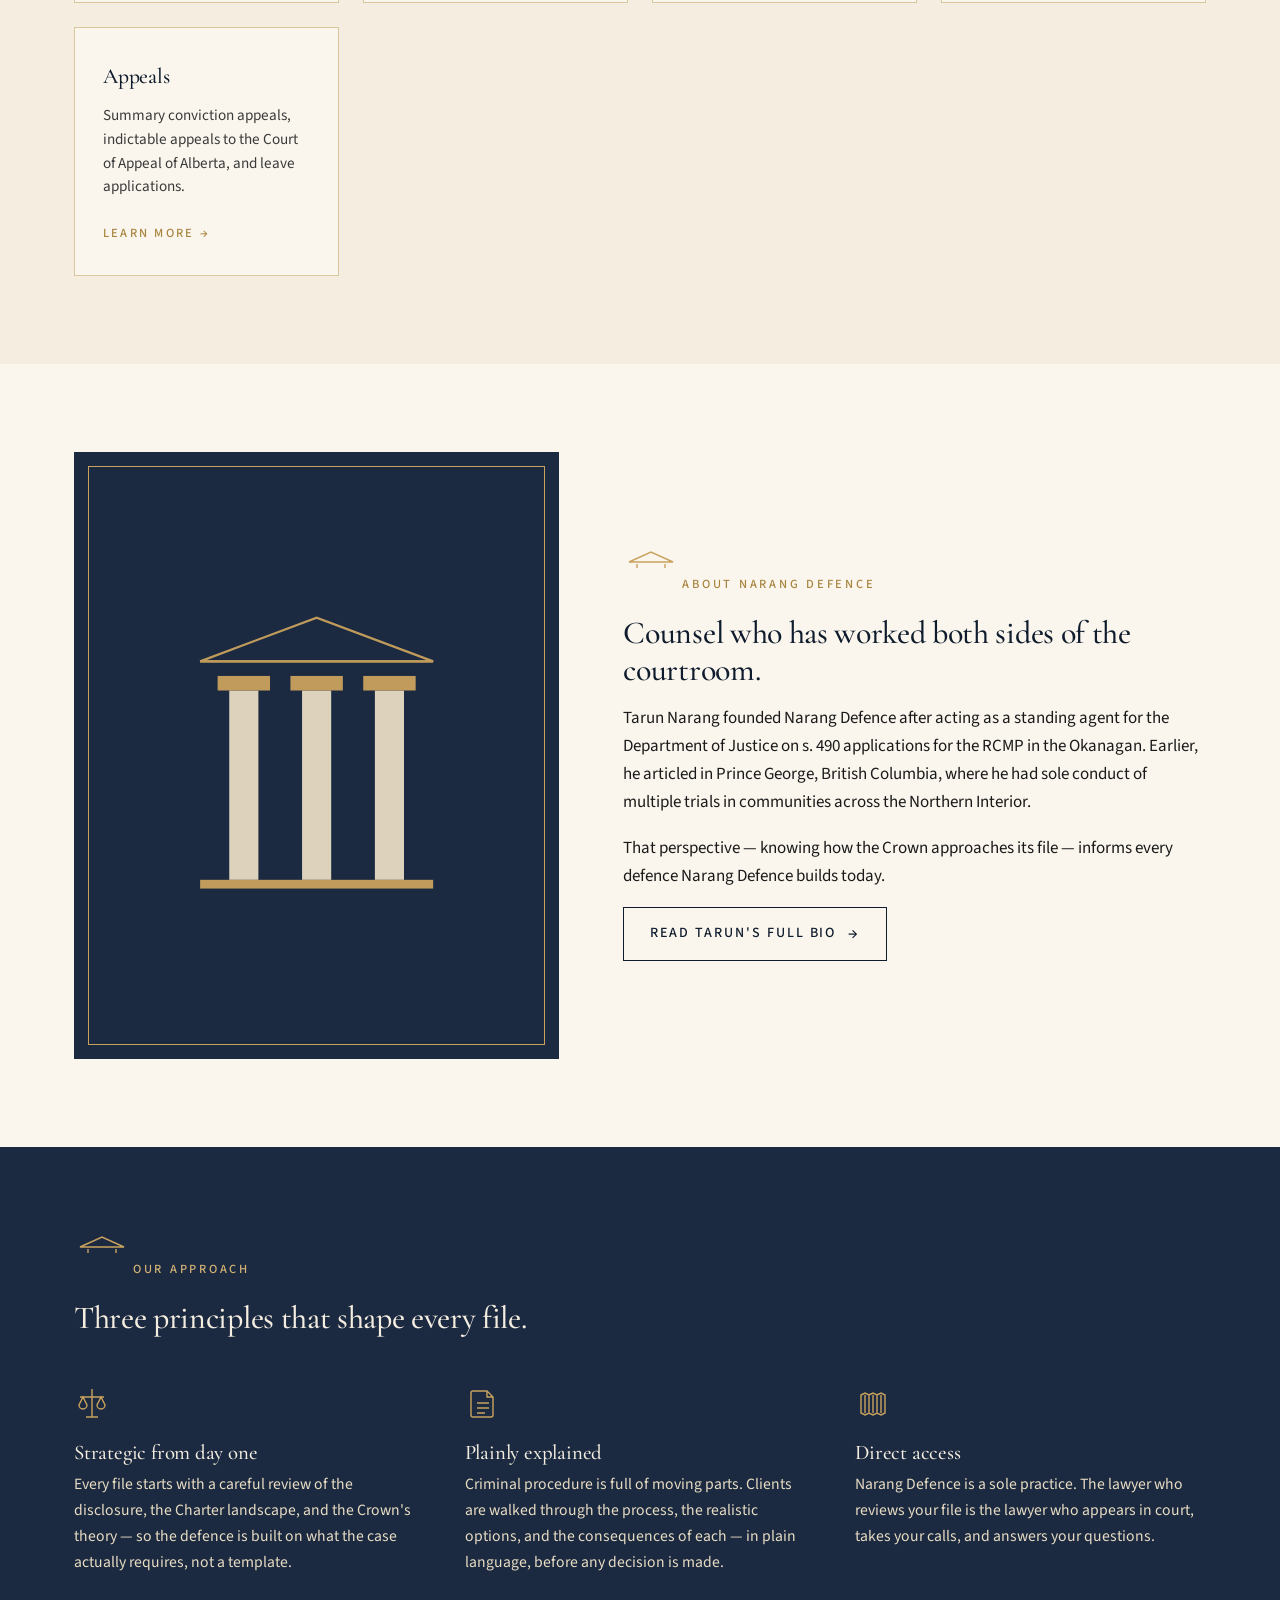
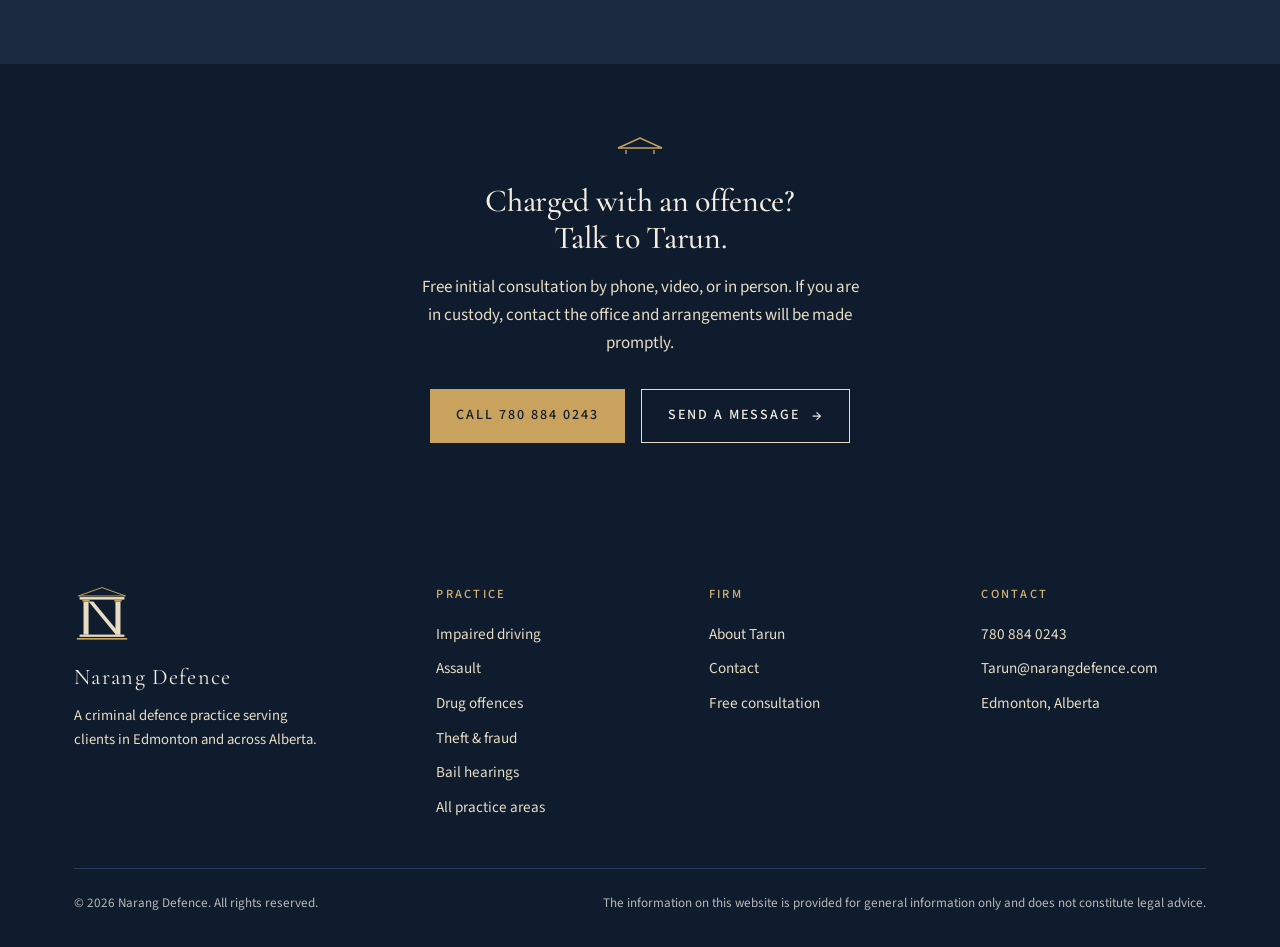
==== commit b1de0fe1: "Add files via upload" ====
--- a/index.html
+++ b/index.html
@@ -10,7 +10,7 @@
   <link rel="preconnect" href="https://fonts.gstatic.com" crossorigin>
   <link href="https://fonts.googleapis.com/css2?family=Cormorant+Garamond:wght@400;500;600&family=Source+Sans+3:wght@300;400;500;600&display=swap" rel="stylesheet">
   <link rel="stylesheet" href="styles.css">
-  <link rel="icon" type="image/svg+xml" href="logo.svg">
+  <link rel="icon" type="image/svg+xml" href="favicon.svg">
 </head>
 <body>
 
@@ -35,28 +35,22 @@
     <div class="container nav">
       <a href="index.html" class="nav__brand" aria-label="Narang Defence — home">
         <span class="nav__brand-mark" aria-hidden="true">
-          <svg viewBox="0 0 600 520" xmlns="http://www.w3.org/2000/svg">
-            <rect width="600" height="520" fill="#1b2a40"/>
-            <g transform="translate(300,260)">
-              <polygon points="-84,-82 0,-112 84,-82" fill="none" stroke="#c9a25e" stroke-width="3.5"/>
-              <rect x="-80" y="-78" width="160" height="9" fill="#e8dcc3"/>
-              <rect x="-66" y="-62" width="18" height="118" fill="#e8dcc3"/>
-              <line x1="-60" y1="-58" x2="-60" y2="52" stroke="#1b2a40" stroke-width="1.5"/>
-              <line x1="-54" y1="-58" x2="-54" y2="52" stroke="#1b2a40" stroke-width="1.5"/>
-              <rect x="48" y="-62" width="18" height="118" fill="#e8dcc3"/>
-              <line x1="54" y1="-58" x2="54" y2="52" stroke="#1b2a40" stroke-width="1.5"/>
-              <line x1="60" y1="-58" x2="60" y2="52" stroke="#1b2a40" stroke-width="1.5"/>
-              <polygon points="-48,-62 -31,-62 66,56 49,56" fill="#e8dcc3"/>
+          <svg viewBox="0 0 200 200" xmlns="http://www.w3.org/2000/svg">
+            <g transform="translate(100,114)">
+              <polygon points="-84,-82 0,-112 84,-82" fill="none" stroke="#a8843f" stroke-width="3.5"/>
+              <rect x="-80" y="-78" width="160" height="9" fill="#1b2a40"/>
+              <rect x="-66" y="-62" width="18" height="118" fill="#1b2a40"/>
+              <rect x="48" y="-62" width="18" height="118" fill="#1b2a40"/>
+              <polygon points="-48,-62 -31,-62 66,56 49,56" fill="#1b2a40"/>
               <rect x="-70" y="-69" width="26" height="7" fill="#c9a25e"/>
               <rect x="44" y="-69" width="26" height="7" fill="#c9a25e"/>
-              <rect x="-80" y="56" width="160" height="8" fill="#e8dcc3"/>
+              <rect x="-80" y="56" width="160" height="8" fill="#1b2a40"/>
               <rect x="-90" y="68" width="180" height="6" fill="#c9a25e"/>
             </g>
           </svg>
         </span>
         <span class="nav__brand-text">
           <span class="nav__brand-name">Narang Defence</span>
-          <span class="nav__brand-tag">Defending you with resolve</span>
         </span>
       </a>
 
@@ -112,7 +106,7 @@
         </svg>
       </span>
       <span class="eyebrow on-dark">Criminal defence · Edmonton, Alberta</span>
-      <h1 class="h-display">Defending you with resolve.</h1>
+      <h1 class="h-display">When your future is on the line.</h1>
       <p class="lead">Trial-experienced criminal defence representation across Alberta. Strategic, discreet counsel when your liberty, your reputation, and your future are at stake.</p>
       <div class="hero__cta">
         <a href="contact.html" class="btn btn-primary">Request a consultation</a>
@@ -133,61 +127,52 @@
           </svg>
         </span>
         <span class="eyebrow">Areas of practice</span>
-        <h2>Criminal Code matters, handled with care.</h2>
+        <h2>Criminal matters, handled with care.</h2>
         <p class="lead">Narang Defence acts for clients charged under the Criminal Code, the CDSA, and the YCJA in courts across Alberta, including the Alberta Court of Justice and the Court of King's Bench.</p>
       </div>
 
       <div class="practice-grid">
         <a href="practice-areas.html#impaired" class="practice-card reveal">
-          <span class="practice-card__number">01</span>
           <h3>Impaired driving</h3>
           <p>Operation while impaired, refusal, "over 80," dangerous driving, and related s. 320 offences.</p>
           <span class="practice-card__link">Learn more →</span>
         </a>
         <a href="practice-areas.html#assault" class="practice-card reveal">
-          <span class="practice-card__number">02</span>
           <h3>Assault &amp; violent offences</h3>
           <p>Assault, assault with a weapon, aggravated assault, uttering threats, robbery.</p>
           <span class="practice-card__link">Learn more →</span>
         </a>
         <a href="practice-areas.html#domestic" class="practice-card reveal">
-          <span class="practice-card__number">03</span>
           <h3>Domestic violence</h3>
           <p>Domestic assault, breaches of release conditions, no-contact orders, and overlapping family court issues.</p>
           <span class="practice-card__link">Learn more →</span>
         </a>
         <a href="practice-areas.html#drug" class="practice-card reveal">
-          <span class="practice-card__number">04</span>
           <h3>Drug offences</h3>
           <p>Possession, possession for the purpose of trafficking, trafficking, and production under the CDSA.</p>
           <span class="practice-card__link">Learn more →</span>
         </a>
         <a href="practice-areas.html#fraud" class="practice-card reveal">
-          <span class="practice-card__number">05</span>
           <h3>Theft &amp; fraud</h3>
           <p>Theft, fraud under and over $5,000, possession of stolen property, and identity-related offences.</p>
           <span class="practice-card__link">Learn more →</span>
         </a>
         <a href="practice-areas.html#sexual" class="practice-card reveal">
-          <span class="practice-card__number">06</span>
           <h3>Sexual offences</h3>
           <p>Sexual assault, sexual interference, invitation to sexual touching, and child luring matters.</p>
           <span class="practice-card__link">Learn more →</span>
         </a>
         <a href="practice-areas.html#bail" class="practice-card reveal">
-          <span class="practice-card__number">07</span>
           <h3>Bail hearings</h3>
           <p>Show-cause hearings, bail reviews under s. 520, and applications for release pending appeal.</p>
           <span class="practice-card__link">Learn more →</span>
         </a>
         <a href="practice-areas.html#youth" class="practice-card reveal">
-          <span class="practice-card__number">08</span>
           <h3>Youth justice</h3>
           <p>Charges under the Youth Criminal Justice Act, with attention to sentencing alternatives and long-term consequences.</p>
           <span class="practice-card__link">Learn more →</span>
         </a>
         <a href="practice-areas.html#appeals" class="practice-card reveal">
-          <span class="practice-card__number">09</span>
           <h3>Appeals</h3>
           <p>Summary conviction appeals, indictable appeals to the Court of Appeal of Alberta, and leave applications.</p>
           <span class="practice-card__link">Learn more →</span>
@@ -304,9 +289,8 @@
       <div class="footer-grid">
         <div class="footer-brand">
           <div class="footer-brand__mark">
-            <svg viewBox="0 0 600 520" xmlns="http://www.w3.org/2000/svg">
-              <rect width="600" height="520" fill="#0f1c2d"/>
-              <g transform="translate(300,260)">
+            <svg viewBox="0 0 200 200" xmlns="http://www.w3.org/2000/svg">
+              <g transform="translate(100,114)">
                 <polygon points="-84,-82 0,-112 84,-82" fill="none" stroke="#c9a25e" stroke-width="3.5"/>
                 <rect x="-80" y="-78" width="160" height="9" fill="#e8dcc3"/>
                 <rect x="-66" y="-62" width="18" height="118" fill="#e8dcc3"/>
@@ -317,10 +301,9 @@
                 <rect x="-80" y="56" width="160" height="8" fill="#e8dcc3"/>
                 <rect x="-90" y="68" width="180" height="6" fill="#c9a25e"/>
               </g>
-            </svg>
+          </svg>
           </div>
           <div class="footer-brand__name">Narang Defence</div>
-          <div class="footer-brand__tag">Defending you with resolve</div>
           <p>A criminal defence practice serving clients in Edmonton and across Alberta.</p>
         </div>
         <div class="footer-col">
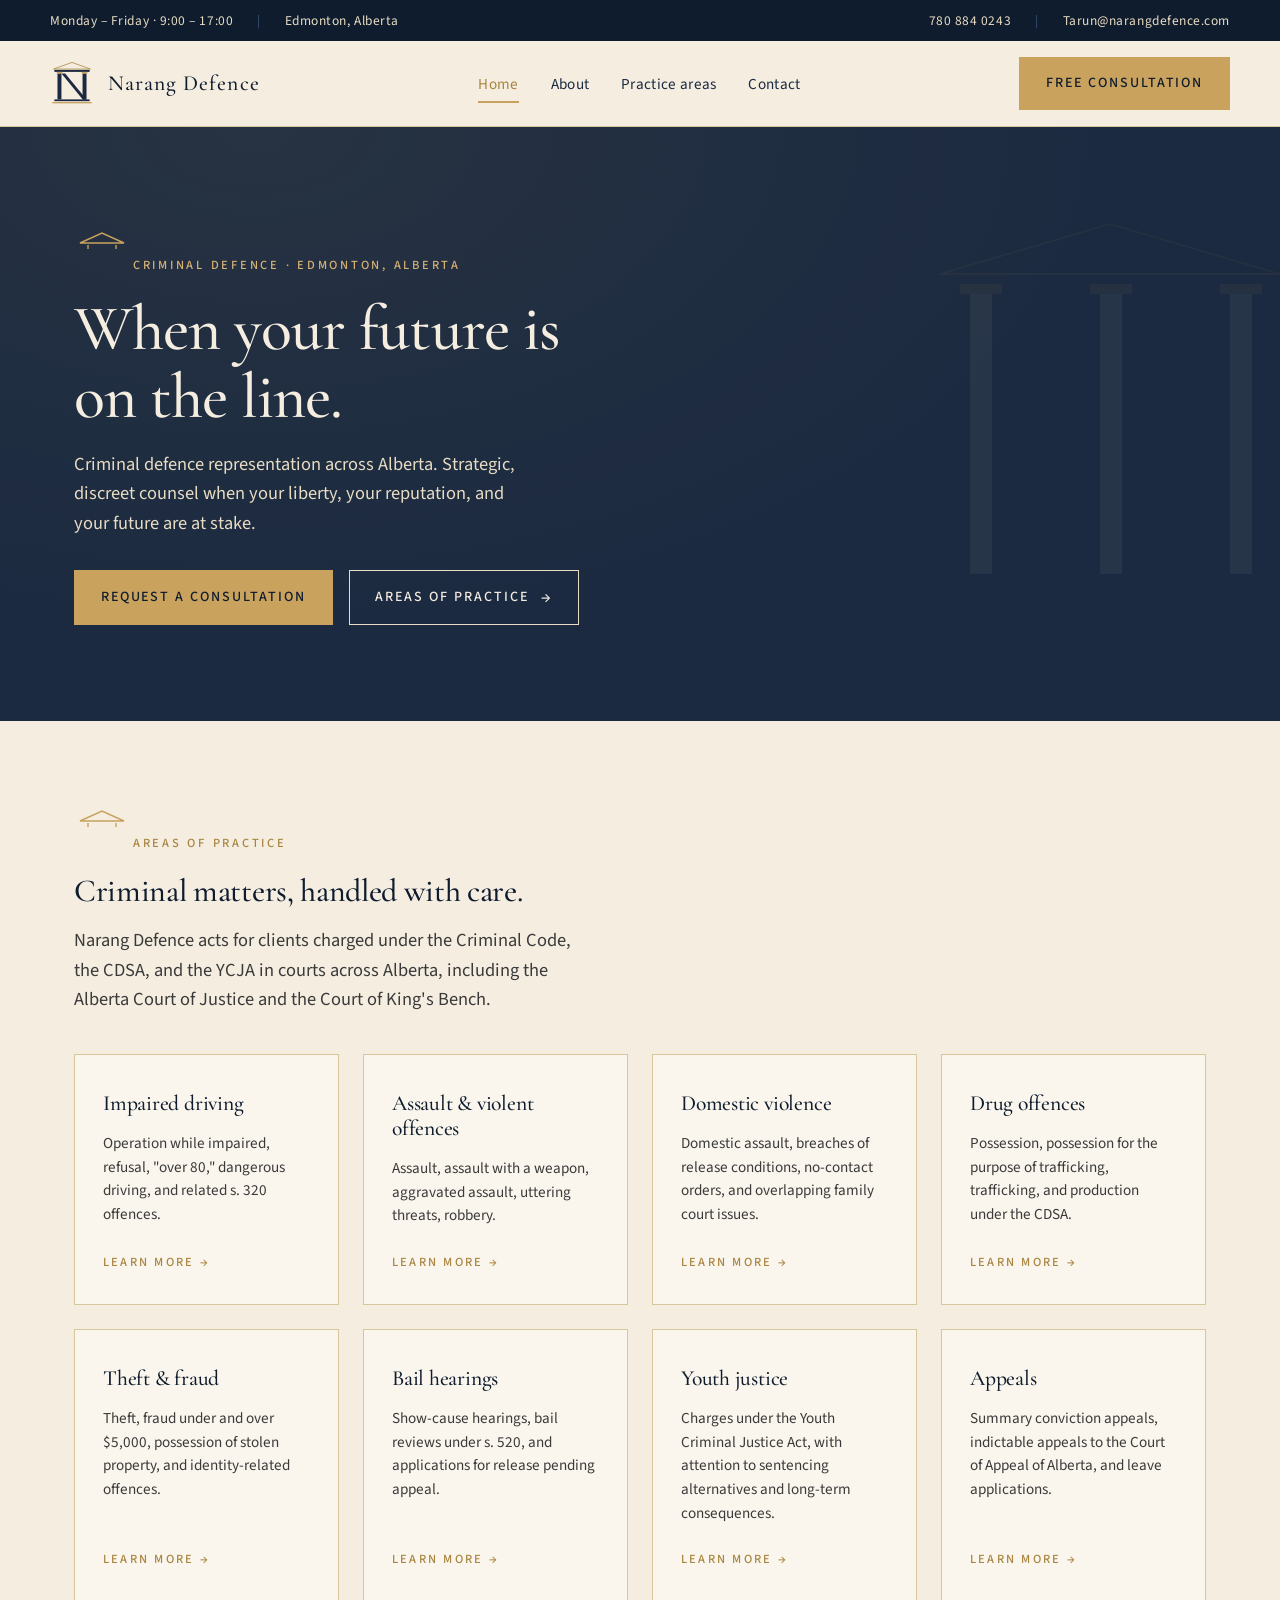
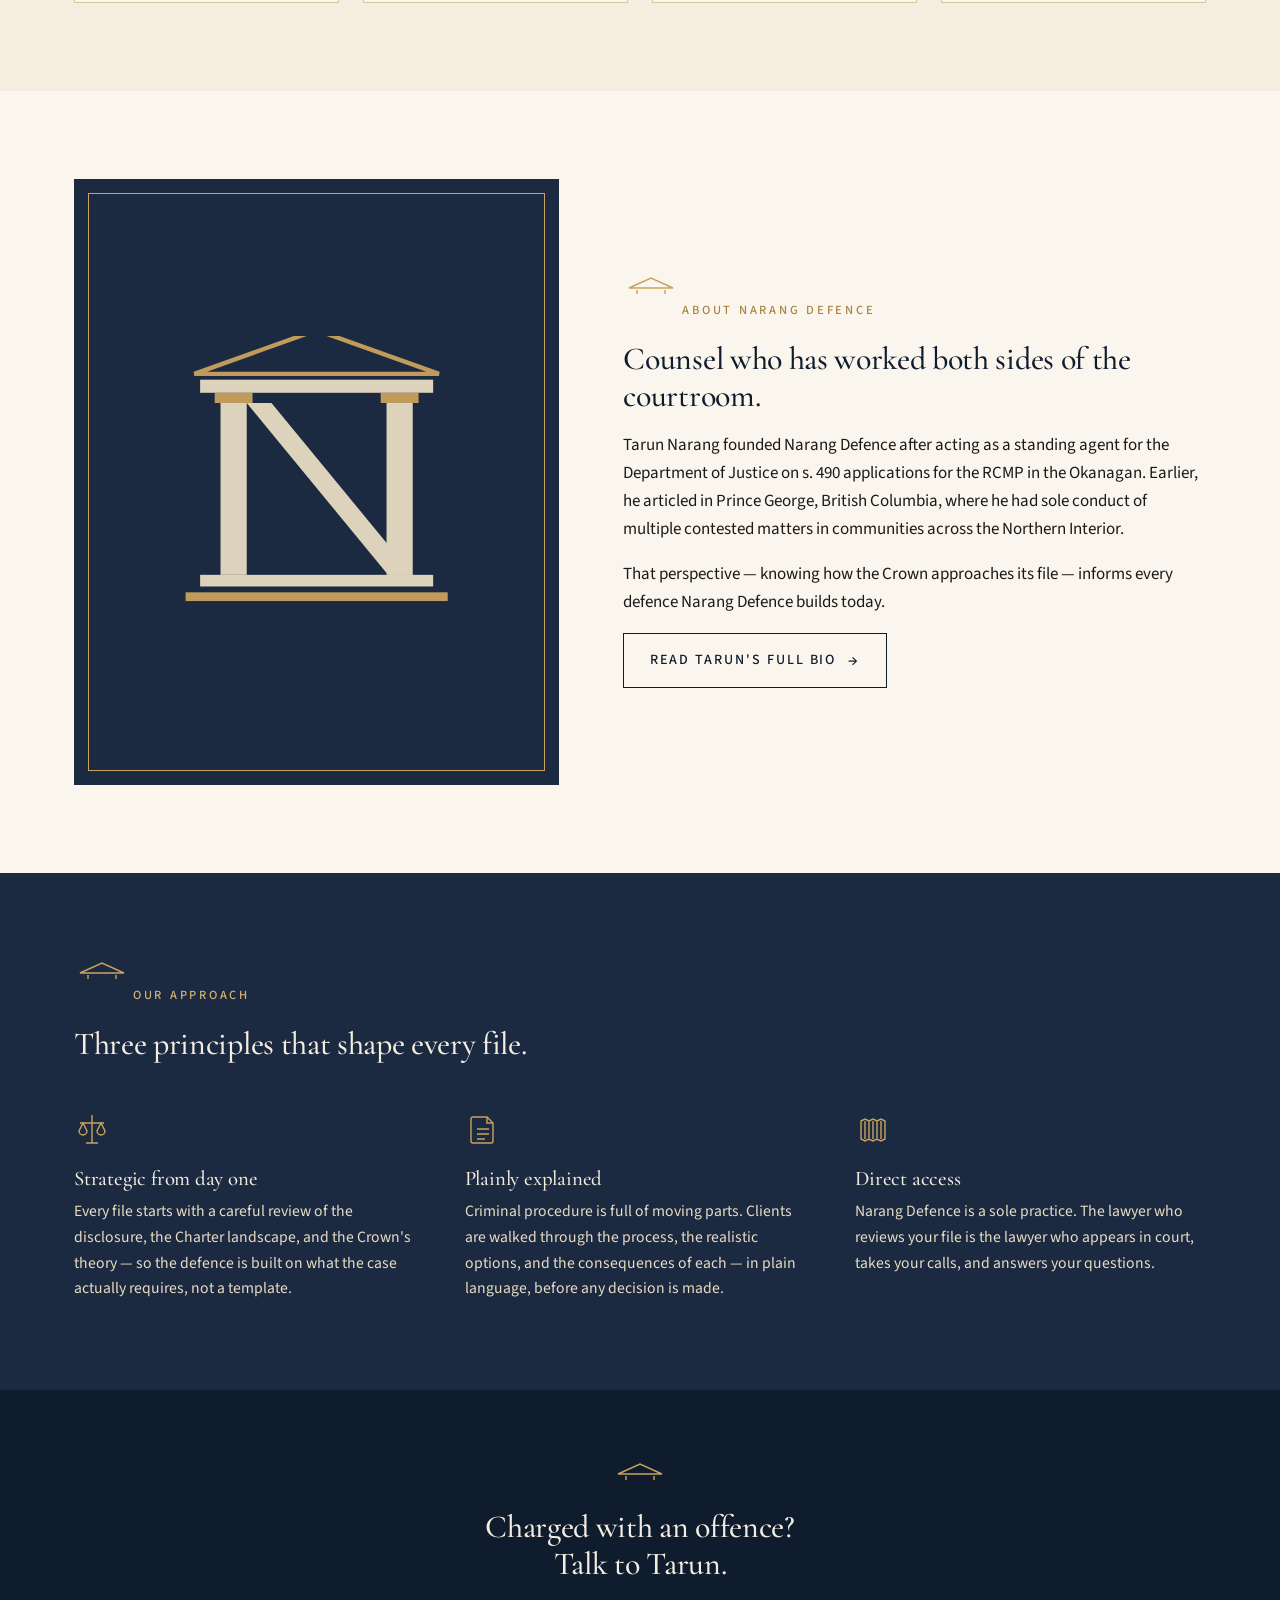
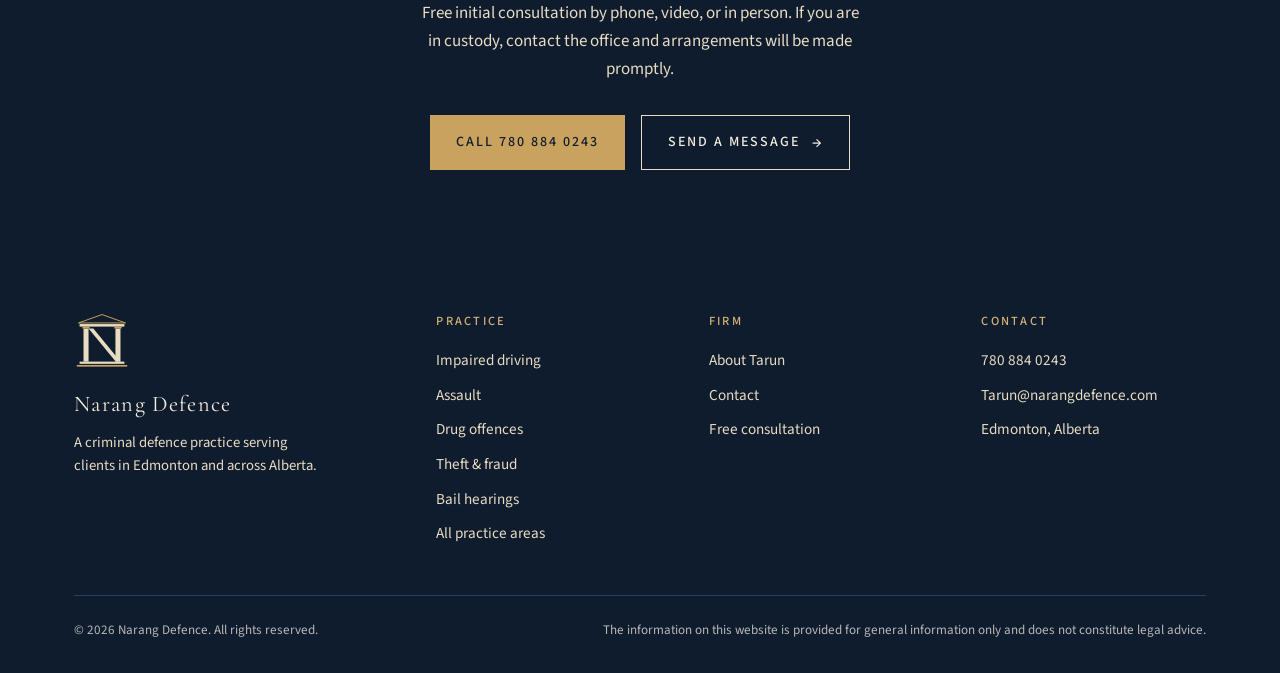
==== commit fe3e6b5c: "Add files via upload" ====
--- a/index.html
+++ b/index.html
@@ -4,7 +4,7 @@
   <meta charset="UTF-8">
   <meta name="viewport" content="width=device-width, initial-scale=1.0">
   <title>Narang Defence — Criminal Defence Lawyer in Edmonton, Alberta</title>
-  <meta name="description" content="Narang Defence is a criminal defence law firm in Edmonton, Alberta. Trial-experienced representation for impaired driving, assault, drug, and other Criminal Code matters across Alberta.">
+  <meta name="description" content="Narang Defence is a criminal defence law firm in Edmonton, Alberta. Representation for impaired driving, assault, drug, and other Criminal Code matters across Alberta.">
 
   <link rel="preconnect" href="https://fonts.googleapis.com">
   <link rel="preconnect" href="https://fonts.gstatic.com" crossorigin>
@@ -107,7 +107,7 @@
       </span>
       <span class="eyebrow on-dark">Criminal defence · Edmonton, Alberta</span>
       <h1 class="h-display">When your future is on the line.</h1>
-      <p class="lead">Trial-experienced criminal defence representation across Alberta. Strategic, discreet counsel when your liberty, your reputation, and your future are at stake.</p>
+      <p class="lead">Criminal defence representation across Alberta. Strategic, discreet counsel when your liberty, your reputation, and your future are at stake.</p>
       <div class="hero__cta">
         <a href="contact.html" class="btn btn-primary">Request a consultation</a>
         <a href="practice-areas.html" class="btn btn-outline btn-arrow">Areas of practice</a>
@@ -157,11 +157,6 @@
           <p>Theft, fraud under and over $5,000, possession of stolen property, and identity-related offences.</p>
           <span class="practice-card__link">Learn more →</span>
         </a>
-        <a href="practice-areas.html#sexual" class="practice-card reveal">
-          <h3>Sexual offences</h3>
-          <p>Sexual assault, sexual interference, invitation to sexual touching, and child luring matters.</p>
-          <span class="practice-card__link">Learn more →</span>
-        </a>
         <a href="practice-areas.html#bail" class="practice-card reveal">
           <h3>Bail hearings</h3>
           <p>Show-cause hearings, bail reviews under s. 520, and applications for release pending appeal.</p>
@@ -186,22 +181,18 @@
     <div class="container">
       <div class="split reveal">
         <div class="split__visual" aria-hidden="true">
-          <!-- Decorative pillars motif; replace with portrait later -->
-          <svg viewBox="0 0 200 250" xmlns="http://www.w3.org/2000/svg">
-            <g stroke="#c9a25e" stroke-width="1.5" fill="none">
-              <polygon points="20,60 100,30 180,60"/>
-              <line x1="20" y1="60" x2="180" y2="60"/>
-            </g>
-            <g fill="#e8dcc3">
-              <rect x="40" y="80" width="20" height="130"/>
-              <rect x="90" y="80" width="20" height="130"/>
-              <rect x="140" y="80" width="20" height="130"/>
-            </g>
-            <g fill="#c9a25e">
-              <rect x="32" y="70" width="36" height="10"/>
-              <rect x="82" y="70" width="36" height="10"/>
-              <rect x="132" y="70" width="36" height="10"/>
-              <rect x="20" y="210" width="160" height="6"/>
+          <!-- Narang Defence mark; replace with a portrait of Tarun later -->
+          <svg viewBox="0 0 200 200" xmlns="http://www.w3.org/2000/svg">
+            <g transform="translate(100,108)">
+              <polygon points="-84,-82 0,-112 84,-82" fill="none" stroke="#c9a25e" stroke-width="3"/>
+              <rect x="-80" y="-78" width="160" height="9" fill="#e8dcc3"/>
+              <rect x="-66" y="-62" width="18" height="118" fill="#e8dcc3"/>
+              <rect x="48" y="-62" width="18" height="118" fill="#e8dcc3"/>
+              <polygon points="-48,-62 -31,-62 66,56 49,56" fill="#e8dcc3"/>
+              <rect x="-70" y="-69" width="26" height="7" fill="#c9a25e"/>
+              <rect x="44" y="-69" width="26" height="7" fill="#c9a25e"/>
+              <rect x="-80" y="56" width="160" height="8" fill="#e8dcc3"/>
+              <rect x="-90" y="68" width="180" height="6" fill="#c9a25e"/>
             </g>
           </svg>
         </div>
@@ -215,7 +206,7 @@
           </span>
           <span class="eyebrow">About Narang Defence</span>
           <h2>Counsel who has worked both sides of the courtroom.</h2>
-          <p>Tarun Narang founded Narang Defence after acting as a standing agent for the Department of Justice on s. 490 applications for the RCMP in the Okanagan. Earlier, he articled in Prince George, British Columbia, where he had sole conduct of multiple trials in communities across the Northern Interior.</p>
+          <p>Tarun Narang founded Narang Defence after acting as a standing agent for the Department of Justice on s. 490 applications for the RCMP in the Okanagan. Earlier, he articled in Prince George, British Columbia, where he had sole conduct of multiple contested matters in communities across the Northern Interior.</p>
           <p>That perspective — knowing how the Crown approaches its file — informs every defence Narang Defence builds today.</p>
           <a href="about.html" class="btn btn-outline-navy btn-arrow">Read Tarun's full bio</a>
         </div>
--- a/styles.css
+++ b/styles.css
@@ -238,6 +238,12 @@
   width: 44px;
   height: 44px;
   flex: 0 0 44px;
+}
+
+.nav__brand-mark svg {
+  width: 100%;
+  height: 100%;
+  display: block;
 }
 
 .nav__brand-text {
@@ -694,10 +700,6 @@
 }
 
 .practice-detail__item {
-  display: grid;
-  grid-template-columns: 120px 1fr;
-  gap: 2.5rem;
-  align-items: start;
   padding-bottom: 3rem;
   border-bottom: 1px solid var(--cream-300);
 }
@@ -707,11 +709,20 @@
   padding-bottom: 0;
 }
 
-.practice-detail__number {
-  font-family: var(--font-display);
-  font-size: 3rem;
-  color: var(--gold-500);
-  line-height: 1;
+.practice-detail__body {
+  position: relative;
+  padding-top: 1.5rem;
+}
+
+.practice-detail__body::before {
+  content: "";
+  display: block;
+  width: 44px;
+  height: 2px;
+  background: var(--gold-500);
+  position: absolute;
+  top: 0;
+  left: 0;
 }
 
 .practice-detail__body h3 {
@@ -725,11 +736,6 @@
   font-size: 1.02rem;
   line-height: 1.7;
   max-width: 64ch;
-}
-
-@media (max-width: 720px) {
-  .practice-detail__item { grid-template-columns: 1fr; gap: 0.5rem; }
-  .practice-detail__number { font-size: 2.25rem; }
 }
 
 /* ---------- Contact ---------- */
@@ -852,6 +858,7 @@
 }
 
 .footer-brand__mark { width: 56px; height: 56px; margin-bottom: 1rem; }
+.footer-brand__mark svg { width: 100%; height: 100%; display: block; }
 
 .footer-brand__name {
   font-family: var(--font-display);
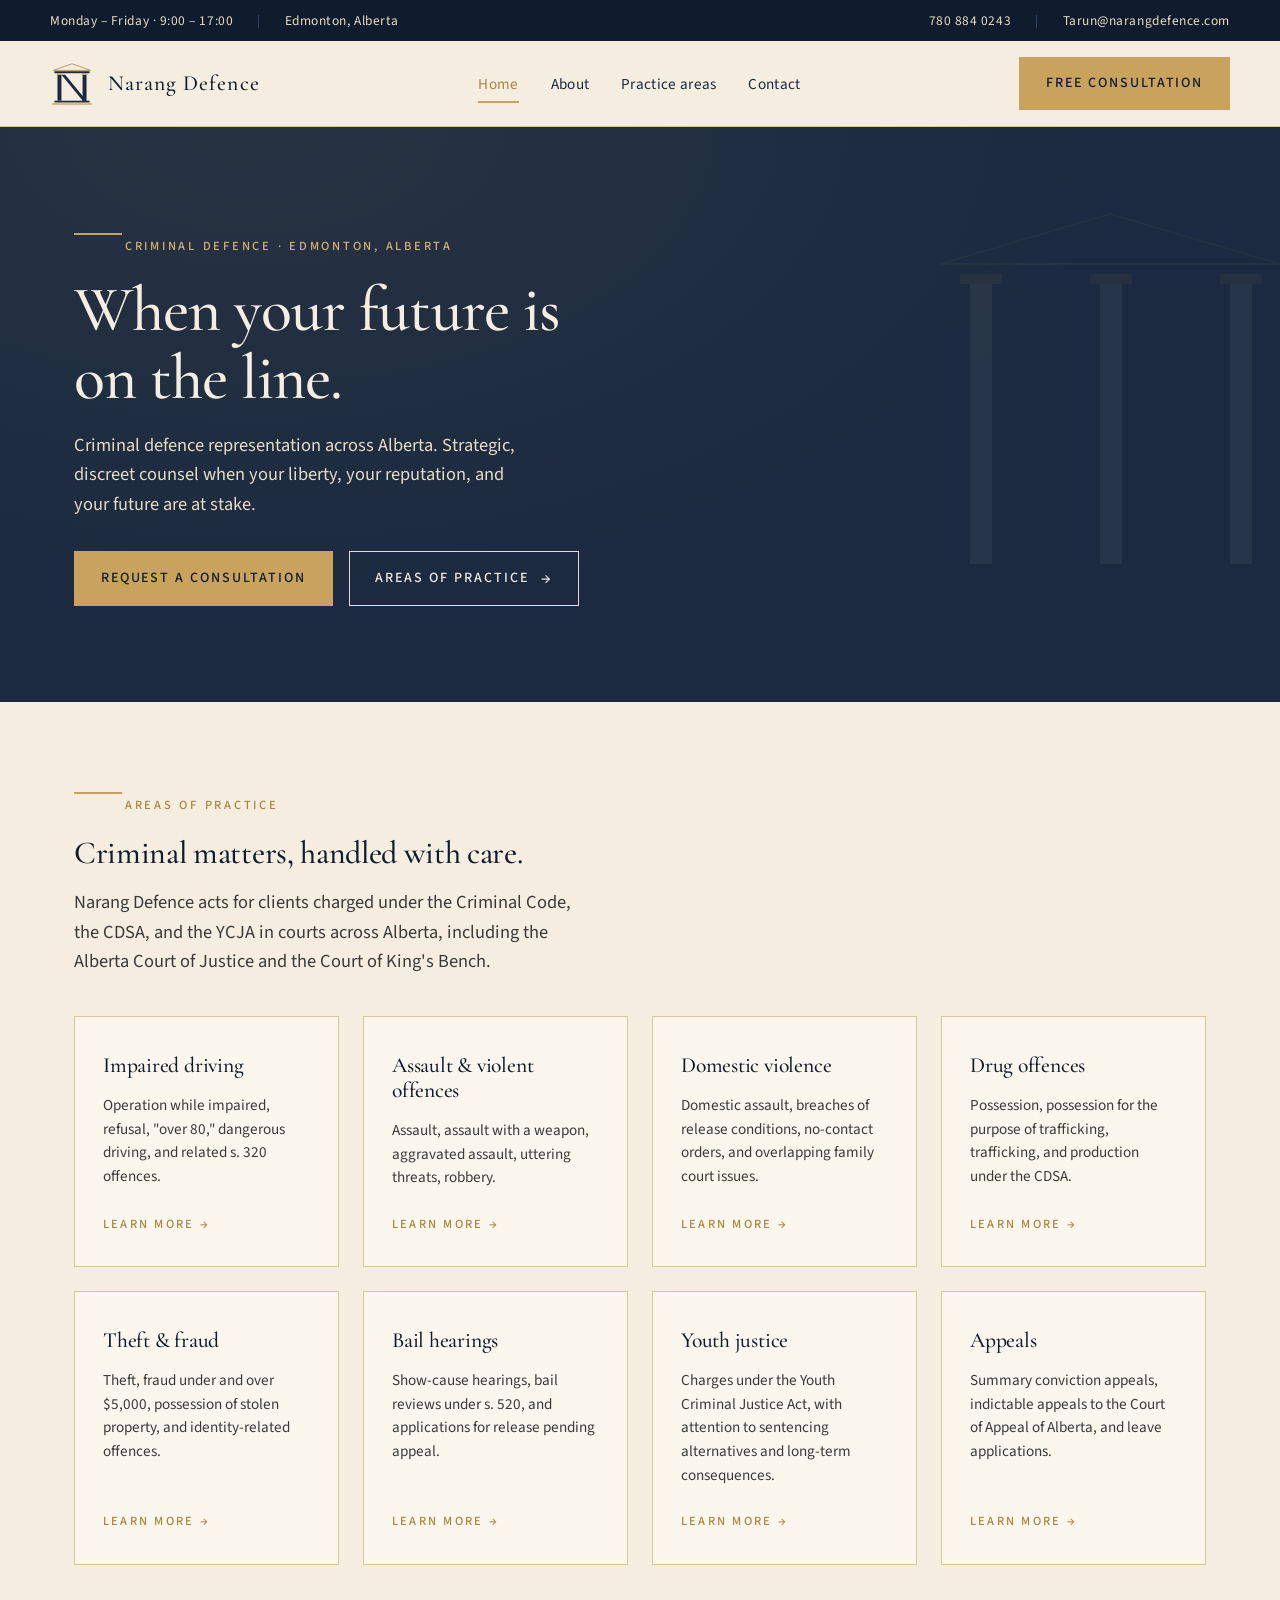
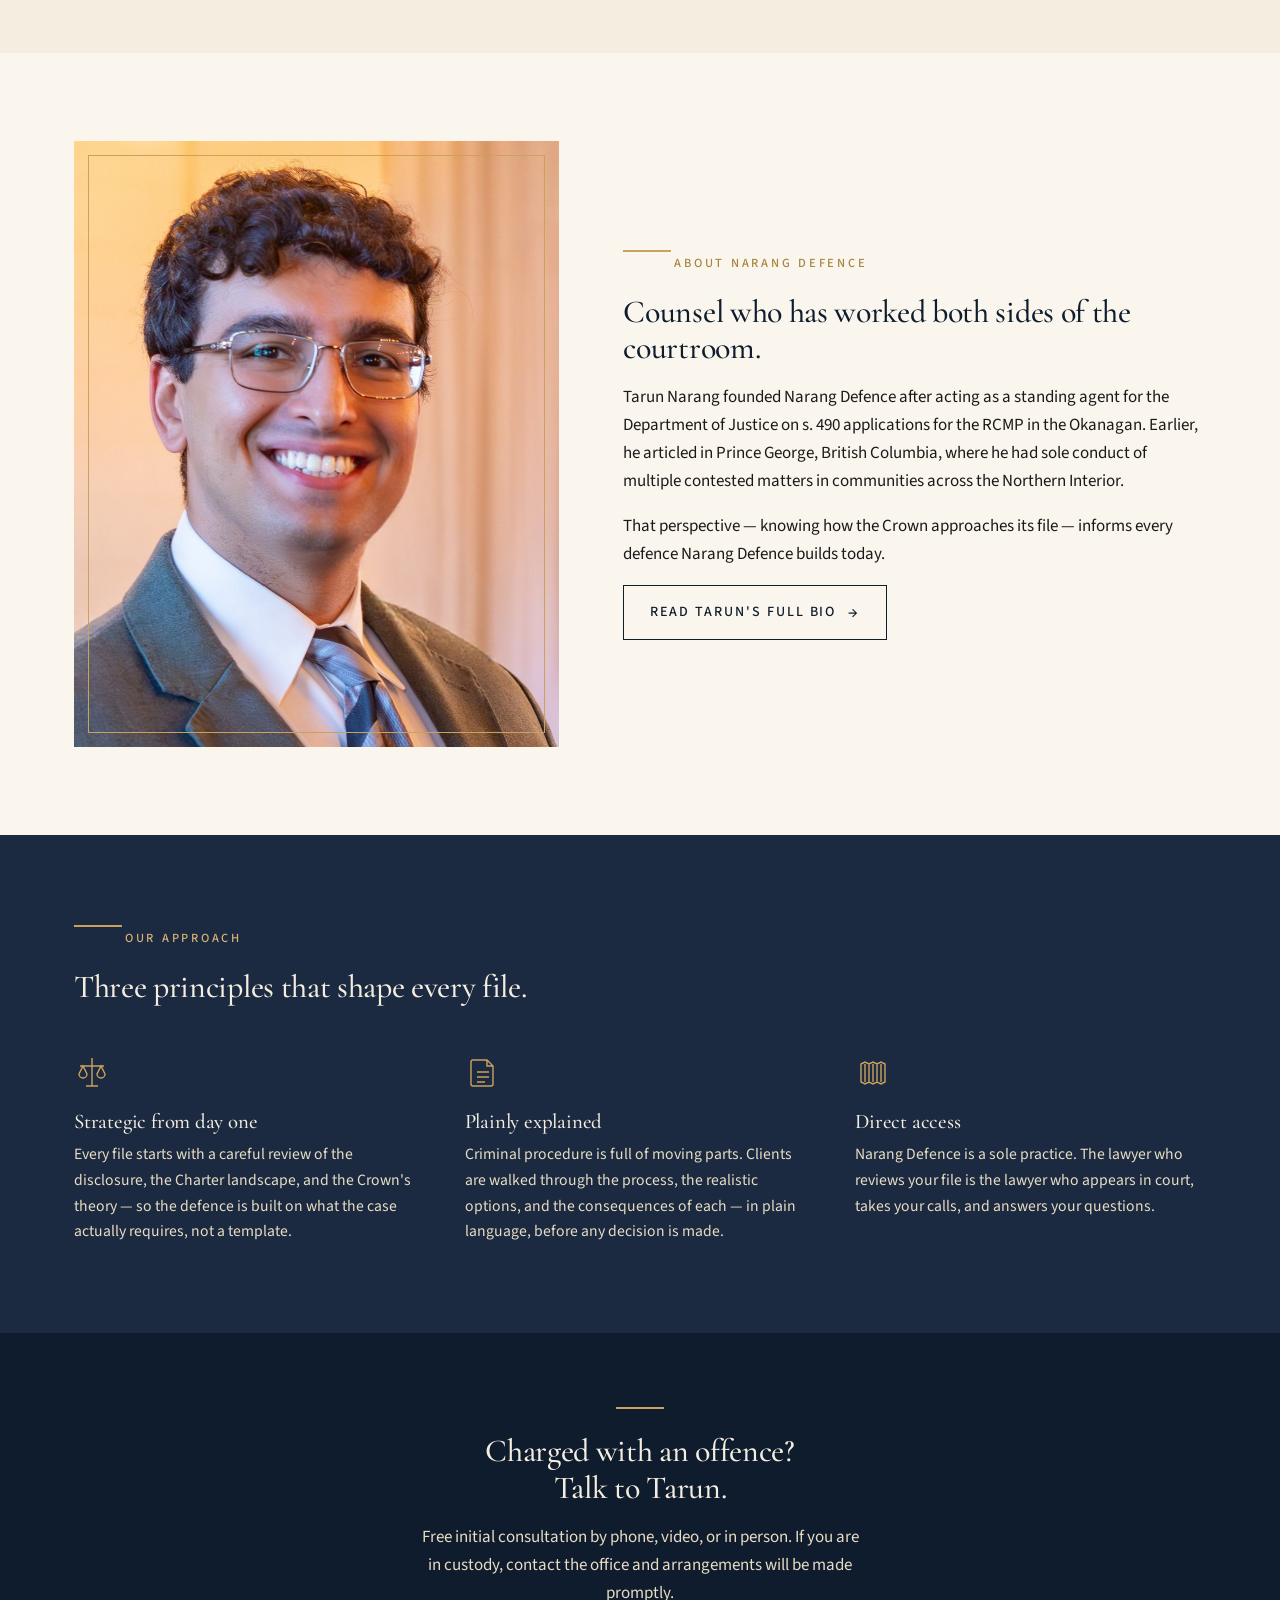
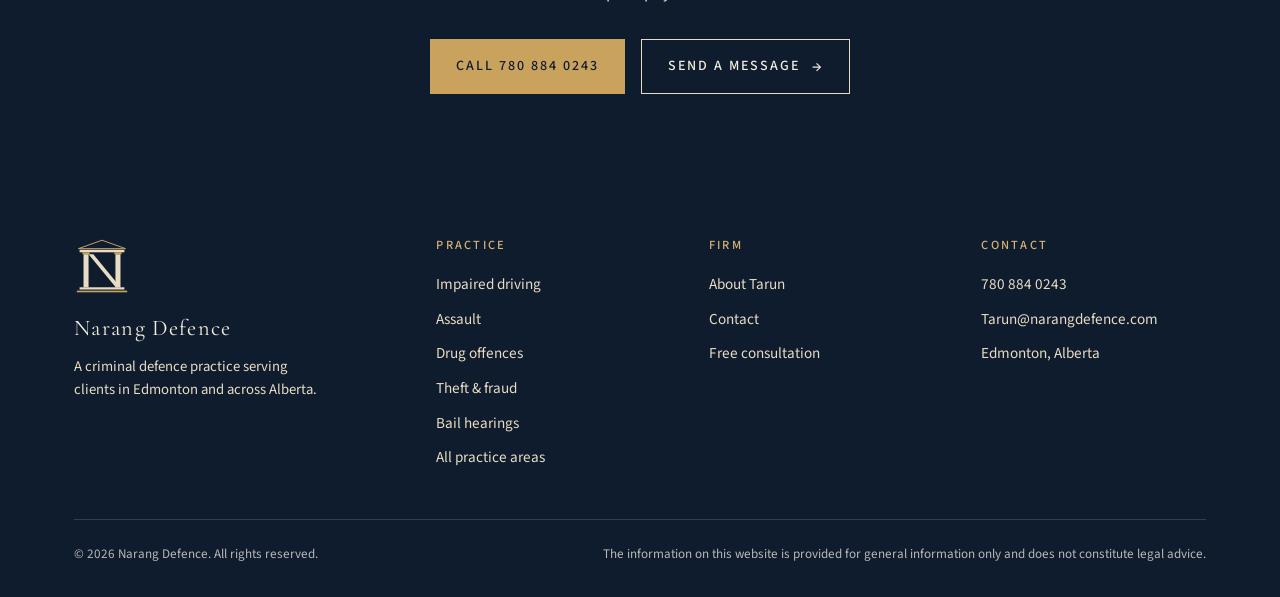
==== commit 0aad3eef: "Add files via upload" ====
--- a/index.html
+++ b/index.html
@@ -36,7 +36,7 @@
       <a href="index.html" class="nav__brand" aria-label="Narang Defence — home">
         <span class="nav__brand-mark" aria-hidden="true">
           <svg viewBox="0 0 200 200" xmlns="http://www.w3.org/2000/svg">
-            <g transform="translate(100,114)">
+            <g transform="translate(100,120)">
               <polygon points="-84,-82 0,-112 84,-82" fill="none" stroke="#a8843f" stroke-width="3.5"/>
               <rect x="-80" y="-78" width="160" height="9" fill="#1b2a40"/>
               <rect x="-66" y="-62" width="18" height="118" fill="#1b2a40"/>
@@ -98,13 +98,7 @@
     </div>
 
     <div class="container hero__inner">
-      <span class="pediment" aria-hidden="true">
-        <svg viewBox="0 0 56 18" fill="none" stroke="#c9a25e" stroke-width="1.4">
-          <polygon points="6,12 28,2 50,12"/>
-          <line x1="14" y1="14" x2="14" y2="18"/>
-          <line x1="42" y1="14" x2="42" y2="18"/>
-        </svg>
-      </span>
+      <span class="pediment" aria-hidden="true"></span>
       <span class="eyebrow on-dark">Criminal defence · Edmonton, Alberta</span>
       <h1 class="h-display">When your future is on the line.</h1>
       <p class="lead">Criminal defence representation across Alberta. Strategic, discreet counsel when your liberty, your reputation, and your future are at stake.</p>
@@ -119,13 +113,7 @@
   <section class="section section--cream-deep">
     <div class="container">
       <div class="reveal">
-        <span class="pediment" aria-hidden="true">
-          <svg viewBox="0 0 56 18" fill="none" stroke="#c9a25e" stroke-width="1.4">
-            <polygon points="6,12 28,2 50,12"/>
-            <line x1="14" y1="14" x2="14" y2="18"/>
-            <line x1="42" y1="14" x2="42" y2="18"/>
-          </svg>
-        </span>
+        <span class="pediment" aria-hidden="true"></span>
         <span class="eyebrow">Areas of practice</span>
         <h2>Criminal matters, handled with care.</h2>
         <p class="lead">Narang Defence acts for clients charged under the Criminal Code, the CDSA, and the YCJA in courts across Alberta, including the Alberta Court of Justice and the Court of King's Bench.</p>
@@ -180,30 +168,11 @@
   <section class="section section--cream">
     <div class="container">
       <div class="split reveal">
-        <div class="split__visual" aria-hidden="true">
-          <!-- Narang Defence mark; replace with a portrait of Tarun later -->
-          <svg viewBox="0 0 200 200" xmlns="http://www.w3.org/2000/svg">
-            <g transform="translate(100,108)">
-              <polygon points="-84,-82 0,-112 84,-82" fill="none" stroke="#c9a25e" stroke-width="3"/>
-              <rect x="-80" y="-78" width="160" height="9" fill="#e8dcc3"/>
-              <rect x="-66" y="-62" width="18" height="118" fill="#e8dcc3"/>
-              <rect x="48" y="-62" width="18" height="118" fill="#e8dcc3"/>
-              <polygon points="-48,-62 -31,-62 66,56 49,56" fill="#e8dcc3"/>
-              <rect x="-70" y="-69" width="26" height="7" fill="#c9a25e"/>
-              <rect x="44" y="-69" width="26" height="7" fill="#c9a25e"/>
-              <rect x="-80" y="56" width="160" height="8" fill="#e8dcc3"/>
-              <rect x="-90" y="68" width="180" height="6" fill="#c9a25e"/>
-            </g>
-          </svg>
+        <div class="split__visual">
+          <img src="portrait.jpg" alt="Tarun Narang, founder of Narang Defence" width="900" height="1125">
         </div>
         <div class="split__content">
-          <span class="pediment" aria-hidden="true">
-            <svg viewBox="0 0 56 18" fill="none" stroke="#c9a25e" stroke-width="1.4">
-              <polygon points="6,12 28,2 50,12"/>
-              <line x1="14" y1="14" x2="14" y2="18"/>
-              <line x1="42" y1="14" x2="42" y2="18"/>
-            </svg>
-          </span>
+          <span class="pediment" aria-hidden="true"></span>
           <span class="eyebrow">About Narang Defence</span>
           <h2>Counsel who has worked both sides of the courtroom.</h2>
           <p>Tarun Narang founded Narang Defence after acting as a standing agent for the Department of Justice on s. 490 applications for the RCMP in the Okanagan. Earlier, he articled in Prince George, British Columbia, where he had sole conduct of multiple contested matters in communities across the Northern Interior.</p>
@@ -218,13 +187,7 @@
   <section class="section section--navy">
     <div class="container">
       <div class="reveal" style="max-width: 60ch;">
-        <span class="pediment" aria-hidden="true">
-          <svg viewBox="0 0 56 18" fill="none" stroke="#c9a25e" stroke-width="1.4">
-            <polygon points="6,12 28,2 50,12"/>
-            <line x1="14" y1="14" x2="14" y2="18"/>
-            <line x1="42" y1="14" x2="42" y2="18"/>
-          </svg>
-        </span>
+        <span class="pediment" aria-hidden="true"></span>
         <span class="eyebrow on-dark">Our approach</span>
         <h2>Three principles that shape every file.</h2>
       </div>
@@ -258,13 +221,7 @@
   <!-- CTA banner -->
   <section class="cta-banner">
     <div class="container">
-      <span class="pediment" aria-hidden="true" style="color: var(--gold-500);">
-        <svg viewBox="0 0 56 18" fill="none" stroke="#c9a25e" stroke-width="1.4">
-          <polygon points="6,12 28,2 50,12"/>
-          <line x1="14" y1="14" x2="14" y2="18"/>
-          <line x1="42" y1="14" x2="42" y2="18"/>
-        </svg>
-      </span>
+      <span class="pediment" aria-hidden="true"></span>
       <h2>Charged with an offence?<br>Talk to Tarun.</h2>
       <p>Free initial consultation by phone, video, or in person. If you are in custody, contact the office and arrangements will be made promptly.</p>
       <div class="cta-banner__actions">
@@ -281,7 +238,7 @@
         <div class="footer-brand">
           <div class="footer-brand__mark">
             <svg viewBox="0 0 200 200" xmlns="http://www.w3.org/2000/svg">
-              <g transform="translate(100,114)">
+              <g transform="translate(100,120)">
                 <polygon points="-84,-82 0,-112 84,-82" fill="none" stroke="#c9a25e" stroke-width="3.5"/>
                 <rect x="-80" y="-78" width="160" height="9" fill="#e8dcc3"/>
                 <rect x="-66" y="-62" width="18" height="118" fill="#e8dcc3"/>
--- a/styles.css
+++ b/styles.css
@@ -161,9 +161,11 @@
 
 .pediment {
   display: inline-block;
-  width: 56px;
-  height: 18px;
-  margin-bottom: 1.25rem;
+  width: 48px;
+  height: 2px;
+  background: var(--gold-500);
+  margin-bottom: 1.5rem;
+  vertical-align: middle;
 }
 .pediment svg { width: 100%; height: 100%; }
 
@@ -609,6 +611,14 @@
   opacity: 0.95;
 }
 
+.split__visual img {
+  width: 100%;
+  height: 100%;
+  object-fit: cover;
+  object-position: center 22%;
+  display: block;
+}
+
 .split__content h2 {
   margin-top: 0;
 }
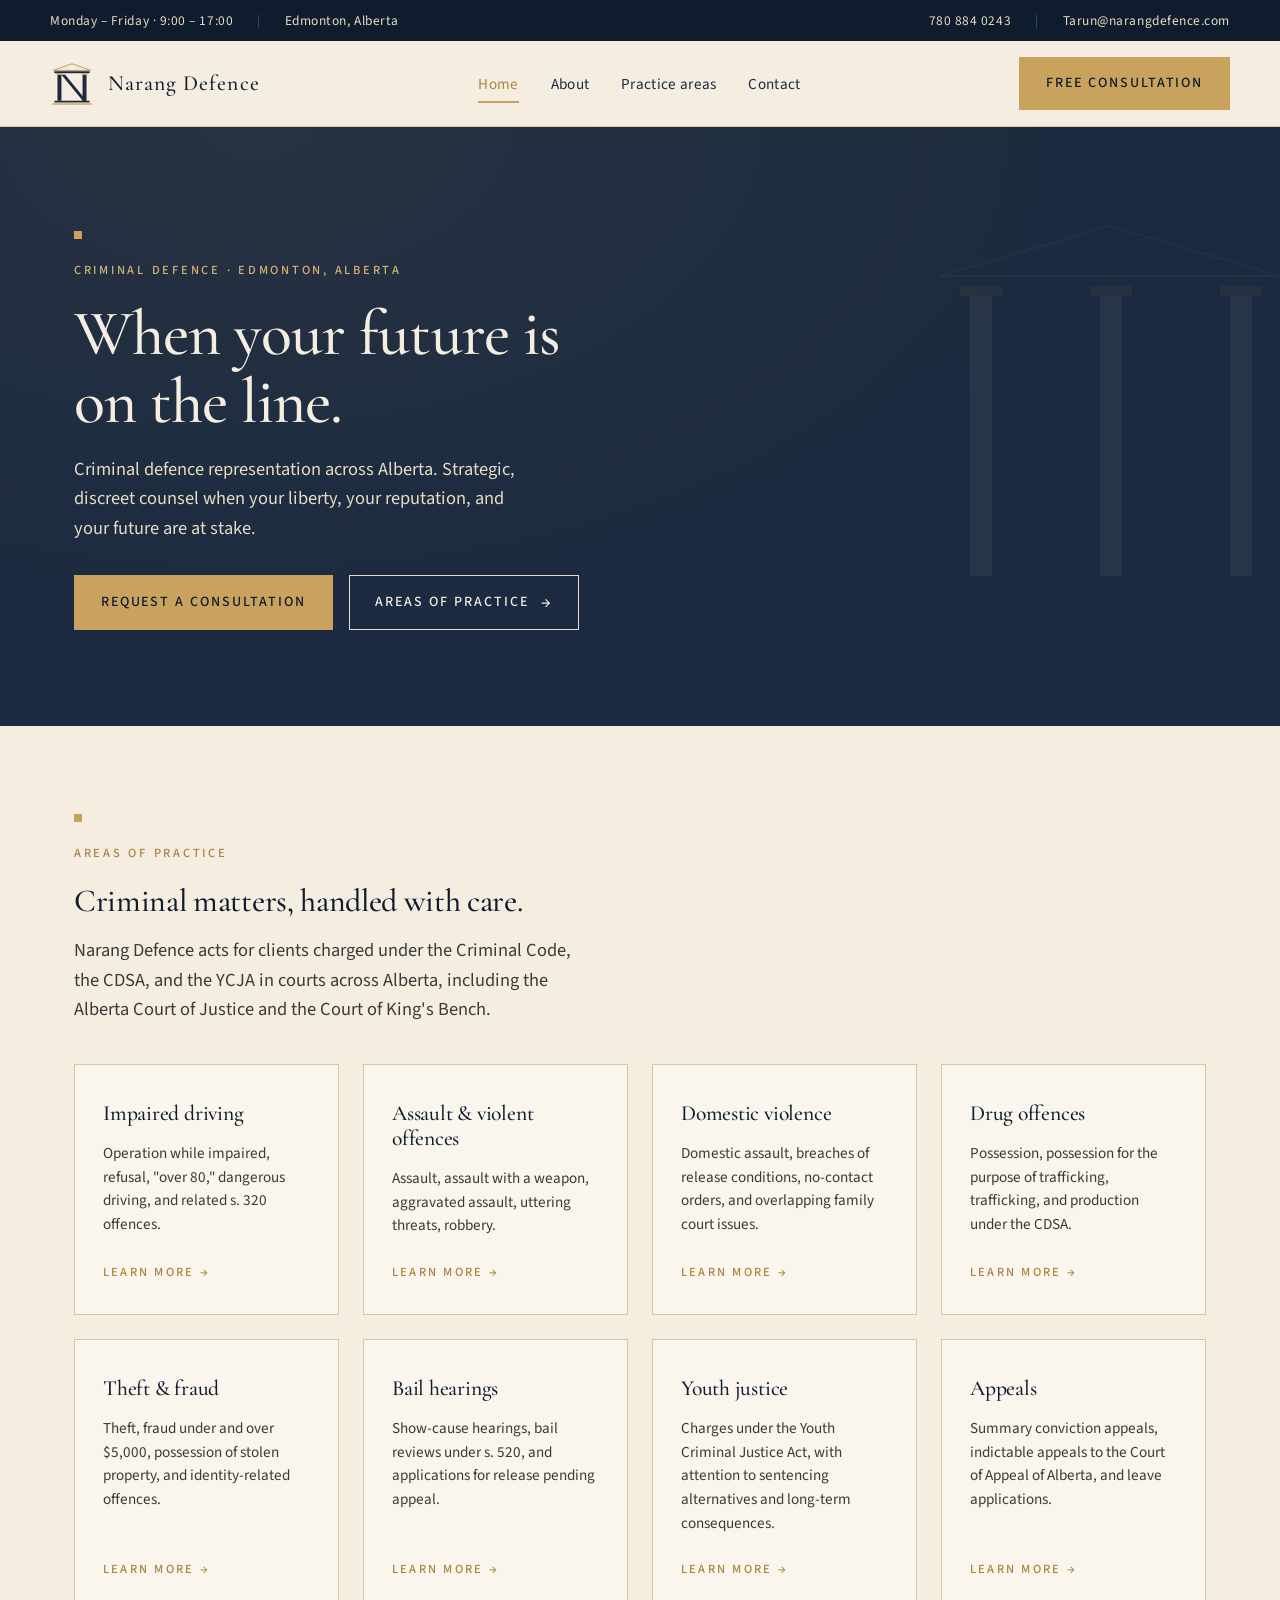
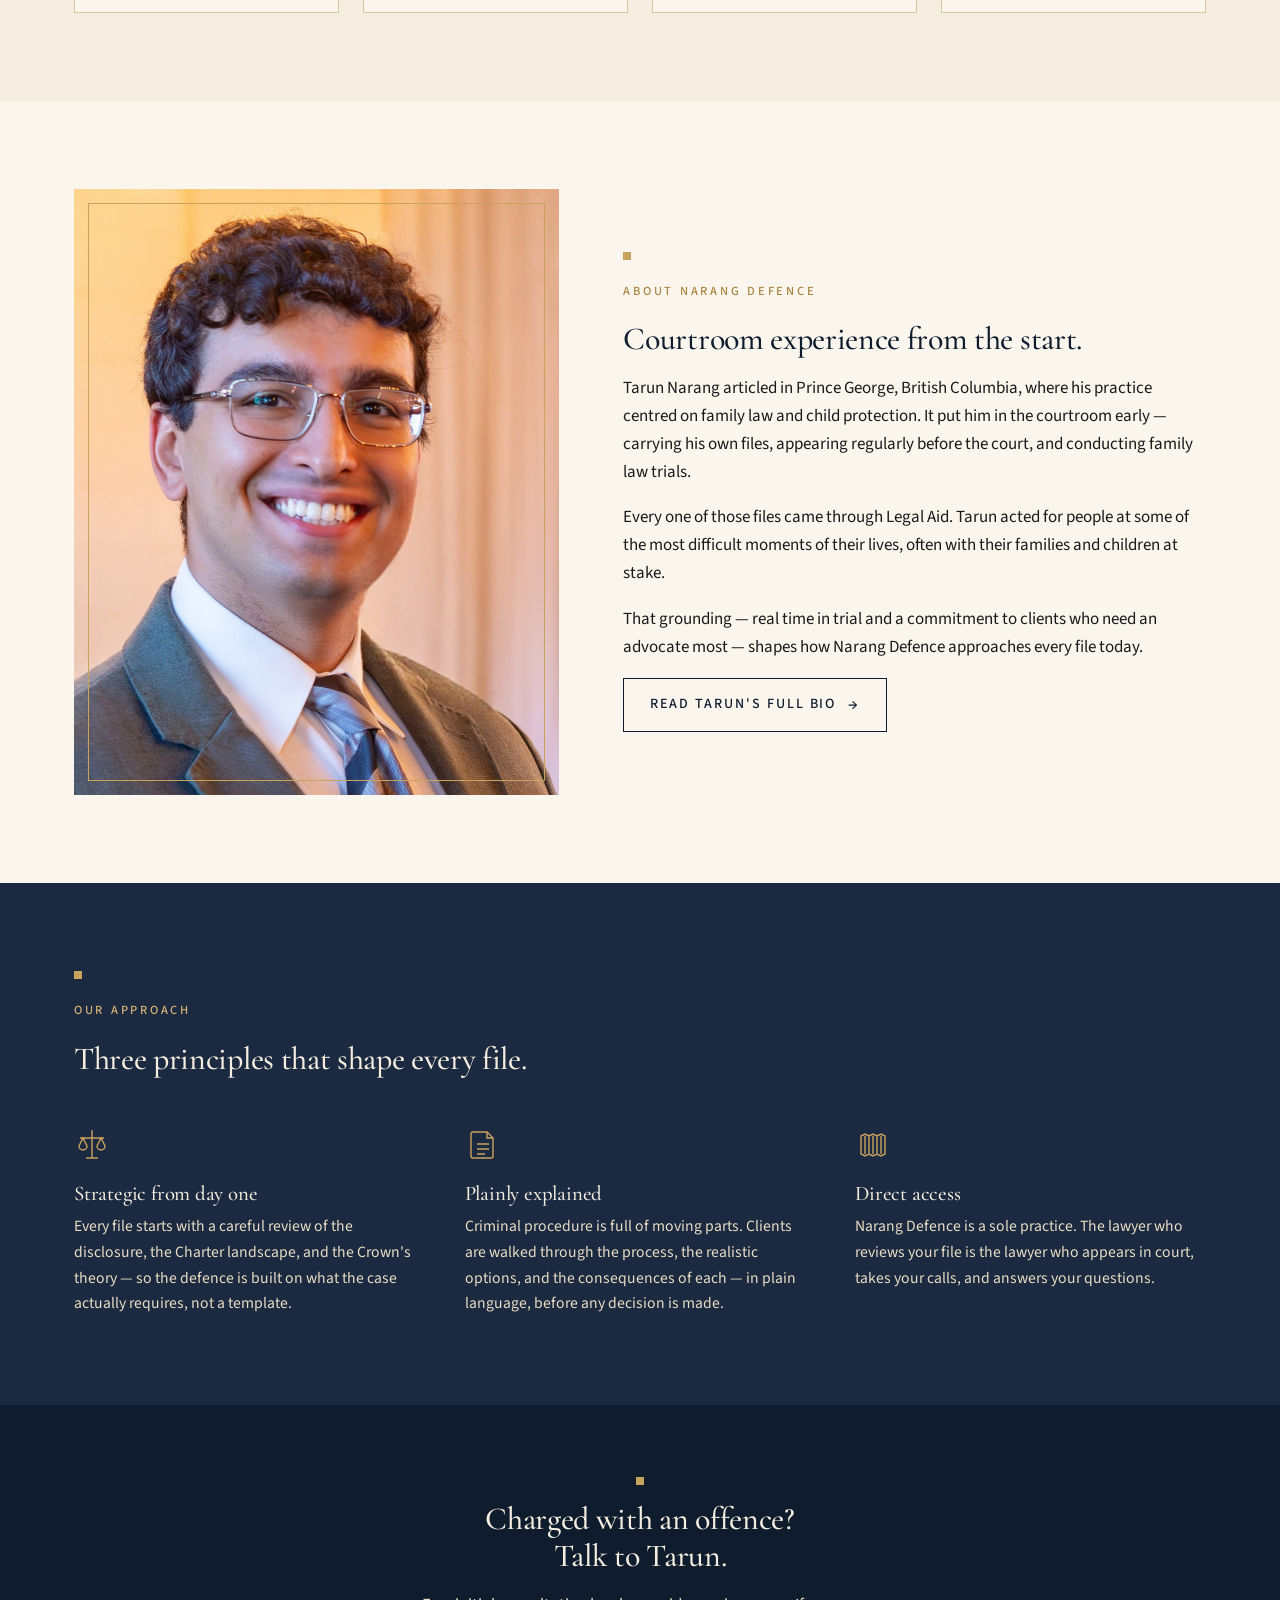
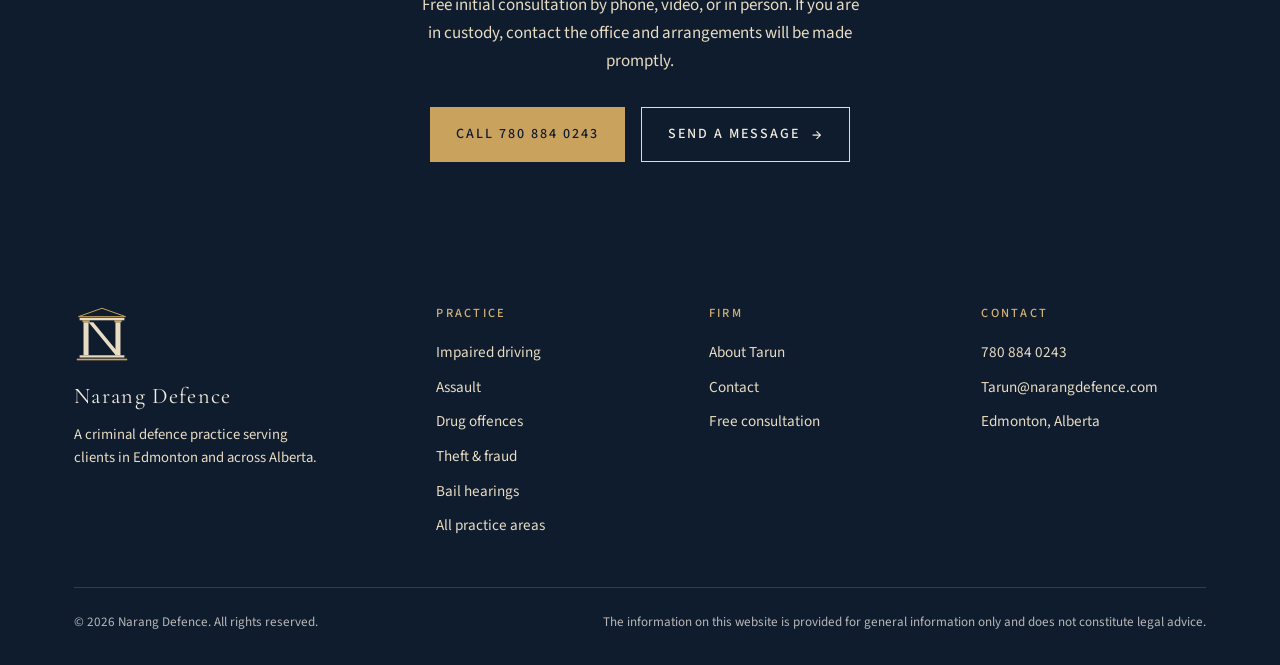
==== commit abf49df9: "Add files via upload" ====
--- a/index.html
+++ b/index.html
@@ -174,9 +174,10 @@
         <div class="split__content">
           <span class="pediment" aria-hidden="true"></span>
           <span class="eyebrow">About Narang Defence</span>
-          <h2>Counsel who has worked both sides of the courtroom.</h2>
-          <p>Tarun Narang founded Narang Defence after acting as a standing agent for the Department of Justice on s. 490 applications for the RCMP in the Okanagan. Earlier, he articled in Prince George, British Columbia, where he had sole conduct of multiple contested matters in communities across the Northern Interior.</p>
-          <p>That perspective — knowing how the Crown approaches its file — informs every defence Narang Defence builds today.</p>
+          <h2>Courtroom experience from the start.</h2>
+          <p>Tarun Narang articled in Prince George, British Columbia, where his practice centred on family law and child protection. It put him in the courtroom early — carrying his own files, appearing regularly before the court, and conducting family law trials.</p>
+          <p>Every one of those files came through Legal Aid. Tarun acted for people at some of the most difficult moments of their lives, often with their families and children at stake.</p>
+          <p>That grounding — real time in trial and a commitment to clients who need an advocate most — shapes how Narang Defence approaches every file today.</p>
           <a href="about.html" class="btn btn-outline-navy btn-arrow">Read Tarun's full bio</a>
         </div>
       </div>
--- a/styles.css
+++ b/styles.css
@@ -160,14 +160,20 @@
 /* ---------- Pediment ornament (signature element) ---------- */
 
 .pediment {
-  display: inline-block;
-  width: 48px;
-  height: 2px;
+  display: block;
+  width: 8px;
+  height: 8px;
   background: var(--gold-500);
-  margin-bottom: 1.5rem;
-  vertical-align: middle;
+  margin: 0 0 1rem;
 }
 .pediment svg { width: 100%; height: 100%; }
+
+/* Center the mark where the heading block is centered */
+.page-header .pediment,
+.cta-banner .pediment {
+  margin-left: auto;
+  margin-right: auto;
+}
 
 .divider {
   text-align: center;
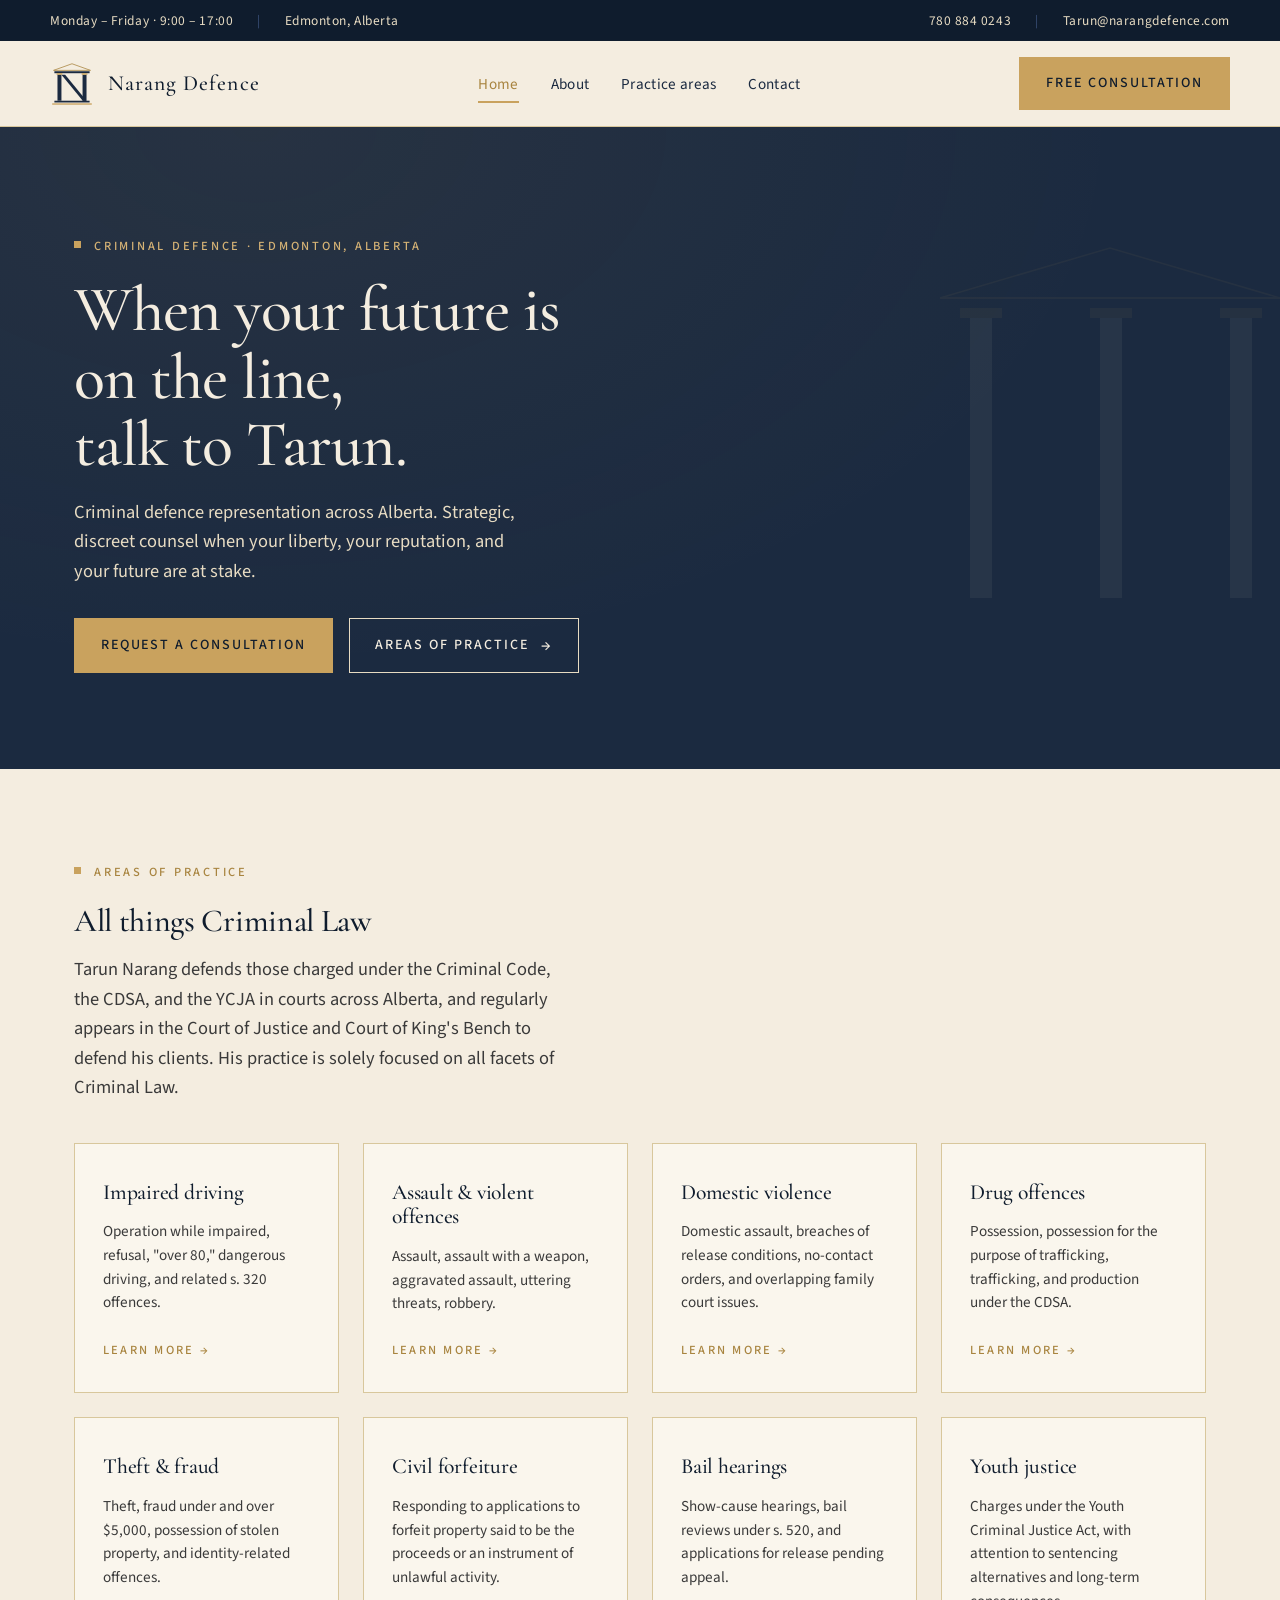
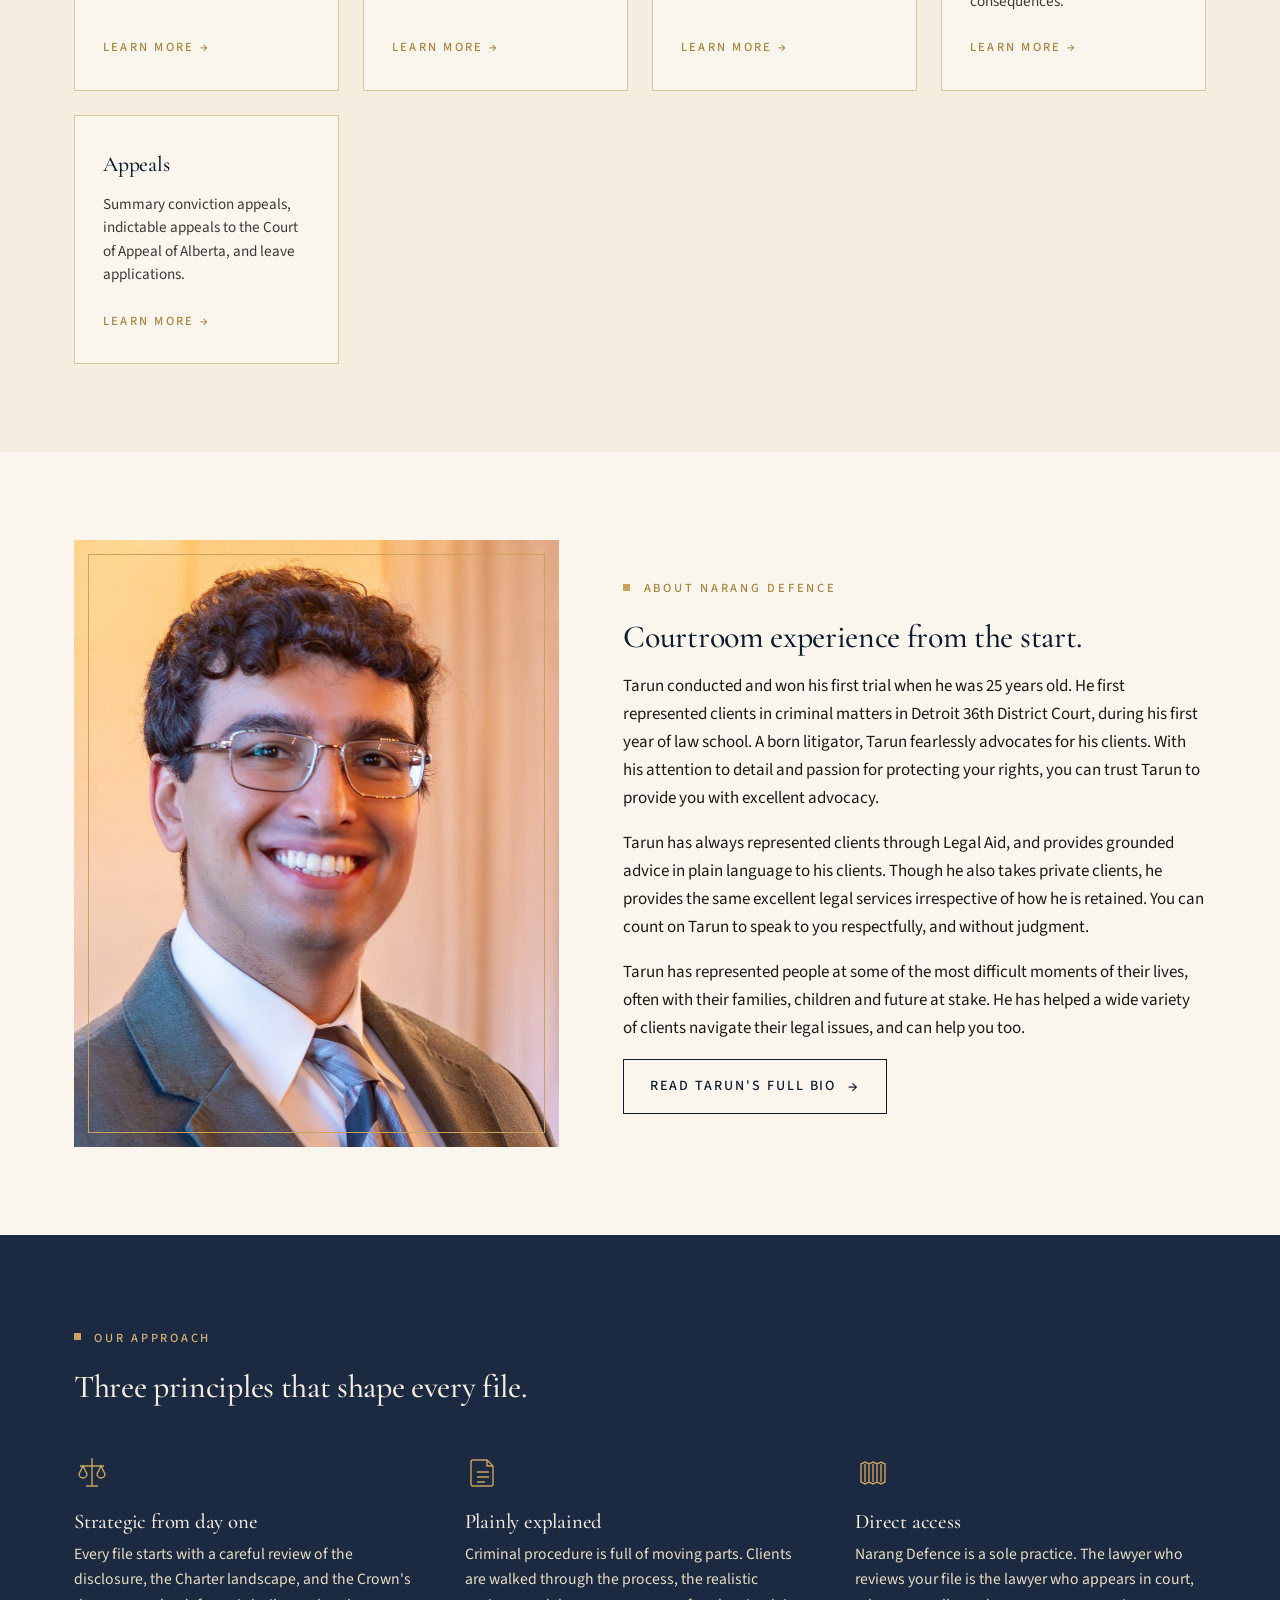
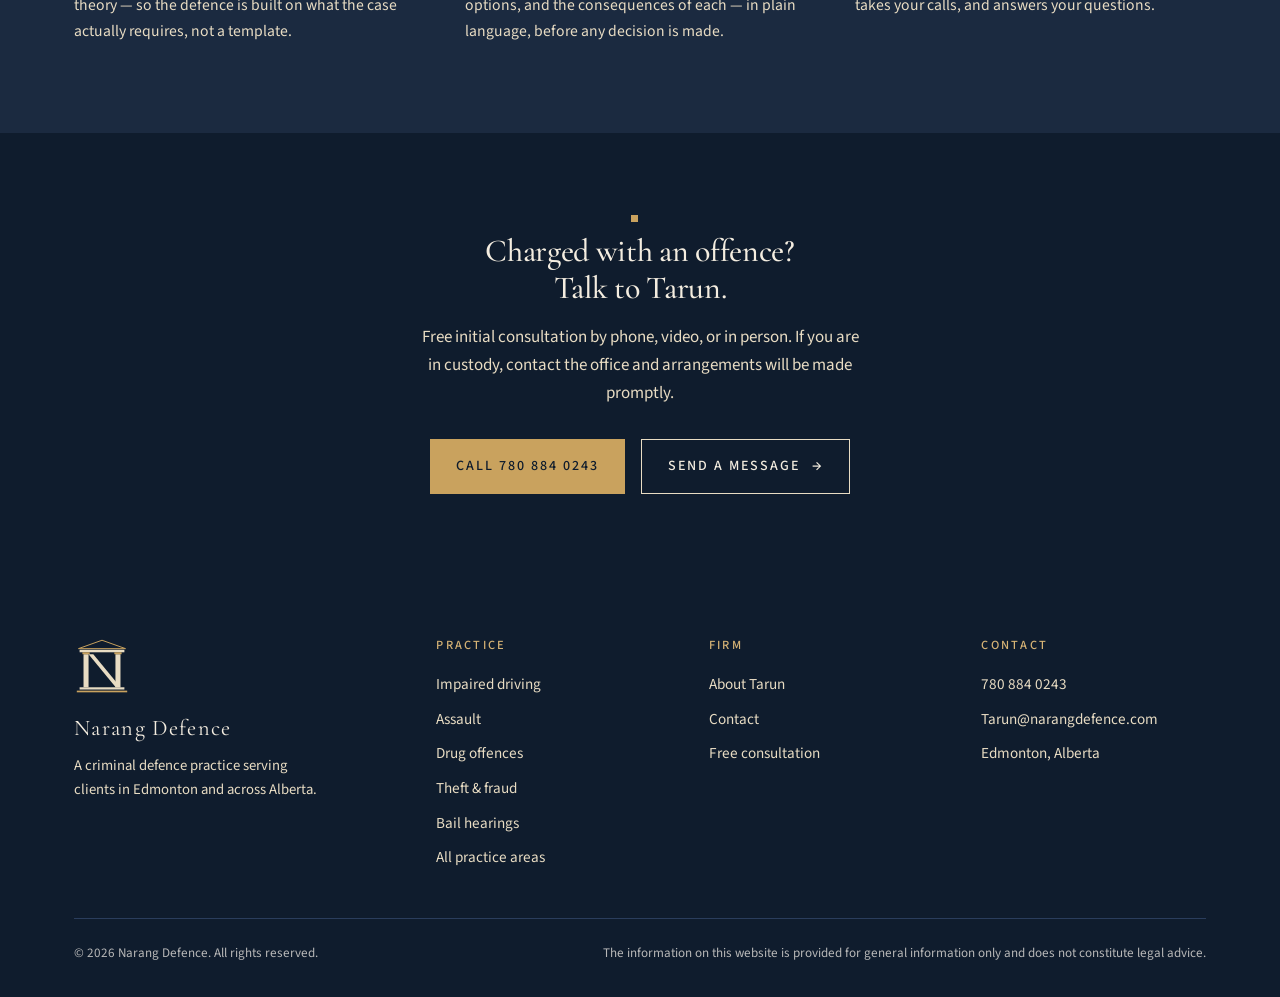
==== commit d74b1abd: "Add files via upload" ====
--- a/index.html
+++ b/index.html
@@ -100,7 +100,7 @@
     <div class="container hero__inner">
       <span class="pediment" aria-hidden="true"></span>
       <span class="eyebrow on-dark">Criminal defence · Edmonton, Alberta</span>
-      <h1 class="h-display">When your future is on the line.</h1>
+      <h1 class="h-display">When your future is on the line,<br>talk to Tarun.</h1>
       <p class="lead">Criminal defence representation across Alberta. Strategic, discreet counsel when your liberty, your reputation, and your future are at stake.</p>
       <div class="hero__cta">
         <a href="contact.html" class="btn btn-primary">Request a consultation</a>
@@ -115,8 +115,8 @@
       <div class="reveal">
         <span class="pediment" aria-hidden="true"></span>
         <span class="eyebrow">Areas of practice</span>
-        <h2>Criminal matters, handled with care.</h2>
-        <p class="lead">Narang Defence acts for clients charged under the Criminal Code, the CDSA, and the YCJA in courts across Alberta, including the Alberta Court of Justice and the Court of King's Bench.</p>
+        <h2>All things Criminal Law</h2>
+        <p class="lead">Tarun Narang defends those charged under the Criminal Code, the CDSA, and the YCJA in courts across Alberta, and regularly appears in the Court of Justice and Court of King's Bench to defend his clients. His practice is solely focused on all facets of Criminal Law.</p>
       </div>
 
       <div class="practice-grid">
@@ -145,6 +145,11 @@
           <p>Theft, fraud under and over $5,000, possession of stolen property, and identity-related offences.</p>
           <span class="practice-card__link">Learn more →</span>
         </a>
+        <a href="practice-areas.html#forfeiture" class="practice-card reveal">
+          <h3>Civil forfeiture</h3>
+          <p>Responding to applications to forfeit property said to be the proceeds or an instrument of unlawful activity.</p>
+          <span class="practice-card__link">Learn more →</span>
+        </a>
         <a href="practice-areas.html#bail" class="practice-card reveal">
           <h3>Bail hearings</h3>
           <p>Show-cause hearings, bail reviews under s. 520, and applications for release pending appeal.</p>
@@ -175,9 +180,9 @@
           <span class="pediment" aria-hidden="true"></span>
           <span class="eyebrow">About Narang Defence</span>
           <h2>Courtroom experience from the start.</h2>
-          <p>Tarun Narang articled in Prince George, British Columbia, where his practice centred on family law and child protection. It put him in the courtroom early — carrying his own files, appearing regularly before the court, and conducting family law trials.</p>
-          <p>Every one of those files came through Legal Aid. Tarun acted for people at some of the most difficult moments of their lives, often with their families and children at stake.</p>
-          <p>That grounding — real time in trial and a commitment to clients who need an advocate most — shapes how Narang Defence approaches every file today.</p>
+          <p>Tarun conducted and won his first trial when he was 25 years old. He first represented clients in criminal matters in Detroit 36th District Court, during his first year of law school. A born litigator, Tarun fearlessly advocates for his clients. With his attention to detail and passion for protecting your rights, you can trust Tarun to provide you with excellent advocacy.</p>
+          <p>Tarun has always represented clients through Legal Aid, and provides grounded advice in plain language to his clients. Though he also takes private clients, he provides the same excellent legal services irrespective of how he is retained. You can count on Tarun to speak to you respectfully, and without judgment.</p>
+          <p>Tarun has represented people at some of the most difficult moments of their lives, often with their families, children and future at stake. He has helped a wide variety of clients navigate their legal issues, and can help you too.</p>
           <a href="about.html" class="btn btn-outline-navy btn-arrow">Read Tarun's full bio</a>
         </div>
       </div>
--- a/styles.css
+++ b/styles.css
@@ -160,20 +160,14 @@
 /* ---------- Pediment ornament (signature element) ---------- */
 
 .pediment {
-  display: block;
-  width: 8px;
-  height: 8px;
+  display: inline-block;
+  width: 7px;
+  height: 7px;
   background: var(--gold-500);
-  margin: 0 0 1rem;
+  margin: 0 0.6em 0.15em 0;
+  vertical-align: middle;
 }
 .pediment svg { width: 100%; height: 100%; }
-
-/* Center the mark where the heading block is centered */
-.page-header .pediment,
-.cta-banner .pediment {
-  margin-left: auto;
-  margin-right: auto;
-}
 
 .divider {
   text-align: center;
@@ -631,7 +625,7 @@
 
 @media (max-width: 820px) {
   .split { grid-template-columns: 1fr; gap: 2rem; }
-  .split__visual { aspect-ratio: 4 / 3; max-width: 480px; margin: 0 auto; width: 100%; }
+  .split__visual { aspect-ratio: 4 / 5; max-width: 420px; margin: 0 auto; width: 100%; }
 }
 
 /* ---------- CTA banner ---------- */
